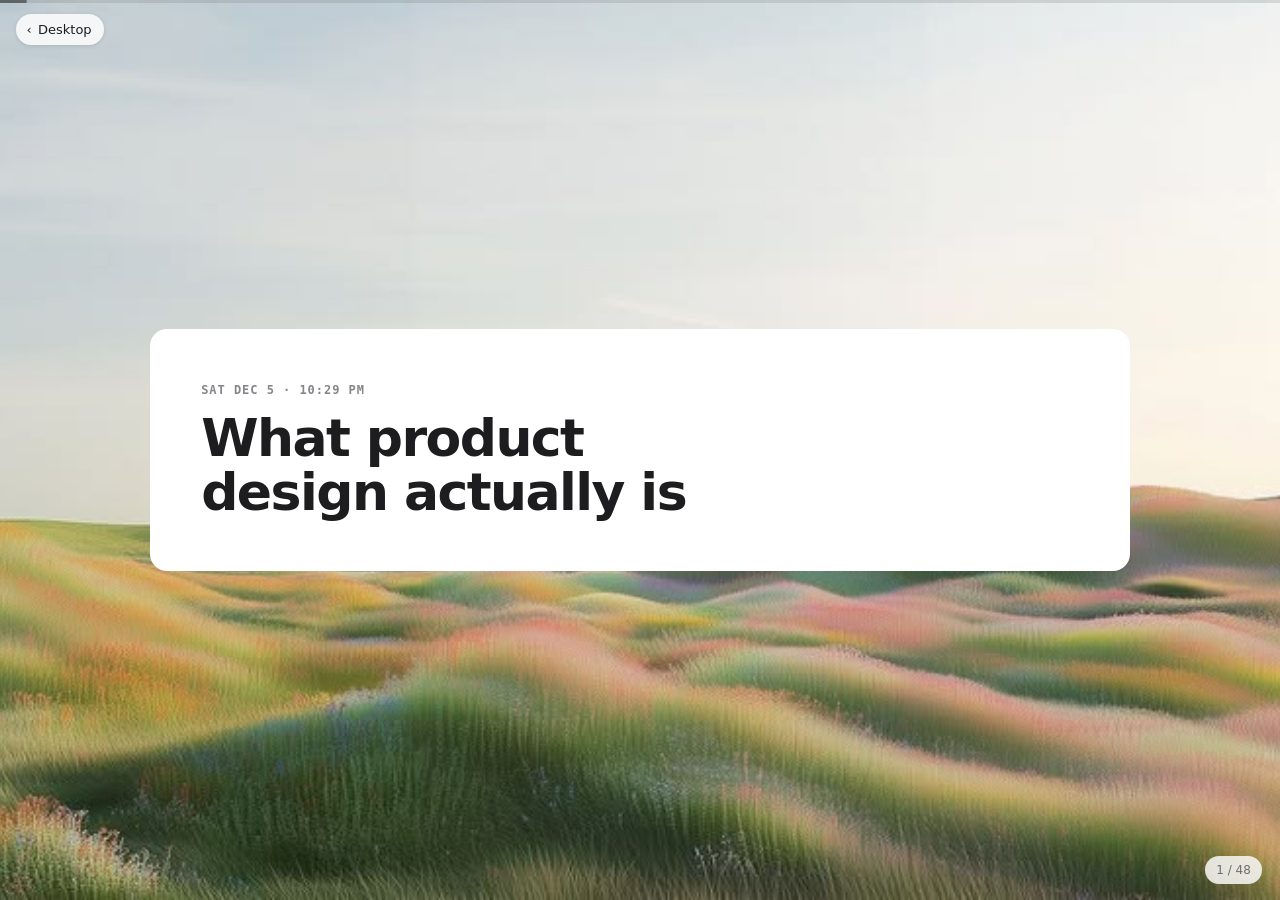
==== scroll.html @ dbcb1bd4 "Rebuild the site as a macOS desktop with a scrollable Week 1 deck Replaces the thirteen per-week the" ====
<!doctype html>
<html lang="en">
<head>
<meta charset="utf-8">
<meta name="viewport" content="width=device-width, initial-scale=1">
<title>Read the week — DES 198</title>
<meta name="description" content="A week of DES 198 read as a deck: one slide per screen, scrolling down.">
<meta name="color-scheme" content="light dark">
<link rel="icon" href="favicon.svg" type="image/svg+xml">
<!-- base.css for the slide hooks, desktop.css for the Apple design. -->
<link rel="stylesheet" href="base.css">
<link rel="stylesheet" href="desktop.css">
<script src="course.js"></script>
</head>
<body class="scrolldeck">
  <a class="skip" href="#s1">Skip to the first slide</a>

  <!-- One wallpaper, not the rotation: a background that changes under you
       while you are reading is a distraction rather than a pleasure. -->
  <div class="wall wall--fixed" aria-hidden="true"></div>

  <main class="sc" id="app"></main>

  <script src="site.js"></script>
  <script>renderScroll();</script>
</body>
</html>
---- base.css ----
/* ==========================================================================
   DES 198 — BASE
   Structure only. No colours, no fonts, no personality.

   Structure only: layout, flow and accessibility. desktop.css does the seeing.

   THE CONTRACT
   A theme is expected to define these. Base sets survivable fallbacks so a
   half-finished theme still renders something readable.

     --ground      page background
     --surface     raised background (cards, panels)
     --ink         body text
     --ink-soft    secondary text
     --ink-faint   tertiary text / metadata
     --edge        borders and rules
     --accent      the one colour that means something
     --accent-ink  text on --accent

     --font        body typeface
     --font-display   headings
     --font-mono   metadata, numbers

     --radius      corner rounding
     --step        vertical rhythm unit
     --measure     comfortable line length

   A theme may also override any layout below. Nothing here is sacred; it is
   a starting position, not a cage.
   ========================================================================== */

:root {
  --ground:     #ffffff;
  --surface:    #f4f4f2;
  --ink:        #16161a;
  --ink-soft:   #4a4a52;
  --ink-faint:  #8a8a92;
  --edge:       #d8d8d4;
  --accent:     #16161a;
  --accent-ink: #ffffff;

  --font:         system-ui, sans-serif;
  --font-display: var(--font);
  --font-mono:    ui-monospace, Menlo, monospace;

  --radius:  0px;
  --step:    1.5rem;
  --measure: 66ch;

  --pad: clamp(1.25rem, 5vw, 3rem);
  --wrap: 62rem;
}

* { box-sizing: border-box; }

html {
  -webkit-text-size-adjust: 100%;
  scroll-behavior: smooth;
}
@media (prefers-reduced-motion: reduce) {
  html { scroll-behavior: auto; }
  *, *::before, *::after {
    animation-duration: .01ms !important;
    animation-iteration-count: 1 !important;
    transition-duration: .01ms !important;
  }
}

body {
  margin: 0;
  background: var(--ground);
  color: var(--ink);
  font-family: var(--font);
  line-height: 1.55;
  -webkit-font-smoothing: antialiased;
}

img { max-width: 100%; display: block; }

a { color: inherit; }

:focus-visible {
  outline: 2px solid var(--accent);
  outline-offset: 3px;
}

.skip {
  position: absolute;
  left: -9999px;
  top: 0;
  z-index: 100;
  padding: .75rem 1rem;
  background: var(--accent);
  color: var(--accent-ink);
}
.skip:focus { left: 0; }

/* --------------------------------------------------------------------------
   PAGE SHELL
   -------------------------------------------------------------------------- */

.page {
  max-width: var(--wrap);
  margin: 0 auto;
  padding: var(--pad);
  min-height: 100vh;
  min-height: 100dvh;
}

.site-head { margin-bottom: calc(var(--step) * 2); }

.eyebrow {
  margin: 0 0 .5rem;
  font-family: var(--font-mono);
  font-size: .75rem;
  letter-spacing: .12em;
  text-transform: uppercase;
  color: var(--ink-faint);
}

.site-title {
  margin: 0;
  font-family: var(--font-display);
  font-size: clamp(2rem, 7vw, 3.75rem);
  line-height: 1.02;
  letter-spacing: -.02em;
  text-wrap: balance;
}

.site-sub {
  margin: var(--step) 0 0;
  max-width: 46ch;
  font-size: 1.05rem;
  line-height: 1.5;
  color: var(--ink-soft);
}

/* the metadata strip: meets / room / units / grading */
.facts {
  display: grid;
  grid-template-columns: repeat(auto-fit, minmax(9rem, 1fr));
  gap: 1rem;
  margin: var(--step) 0 0;
  padding: 0;
}
.fact { margin: 0; }
.fact dt {
  font-family: var(--font-mono);
  font-size: .6875rem;
  letter-spacing: .12em;
  text-transform: uppercase;
  color: var(--ink-faint);
  margin-bottom: .2rem;
}
.fact dd { margin: 0; font-size: .9375rem; line-height: 1.35; }

/* --------------------------------------------------------------------------
   NAV
   -------------------------------------------------------------------------- */

.site-nav {
  display: flex;
  flex-wrap: wrap;
  gap: 1rem;
  align-items: center;
  margin: var(--step) 0 0;
}
.site-nav a, .site-nav button {
  font-family: var(--font-mono);
  font-size: .75rem;
  letter-spacing: .1em;
  text-transform: uppercase;
  color: var(--ink-faint);
  background: none;
  border: 0;
  padding: .25rem 0;
  cursor: pointer;
  text-decoration: none;
}
.site-nav a:hover, .site-nav button:hover { color: var(--ink); }
.site-nav a[aria-current="page"] { color: var(--ink); }

/* --------------------------------------------------------------------------
   SCHEDULE — the list of weeks
   -------------------------------------------------------------------------- */

.schedule {
  list-style: none;
  margin: calc(var(--step) * 2) 0 0;
  padding: 0;
}

.wk { margin: 0; }

.wk__link {
  display: grid;
  grid-template-columns: 3.5rem minmax(0, 1fr) auto;
  gap: 1rem;
  align-items: baseline;
  padding: var(--step) 0;
  border-top: 1px solid var(--edge);
  text-decoration: none;
  color: inherit;
}
.wk:last-child .wk__link { border-bottom: 1px solid var(--edge); }

.wk__num {
  font-family: var(--font-mono);
  font-size: 1.125rem;
  color: var(--ink-faint);
}
.wk__title {
  font-family: var(--font-display);
  font-size: 1.2rem;
  line-height: 1.25;
  letter-spacing: -.01em;
}
.wk__date {
  font-family: var(--font-mono);
  font-size: .8125rem;
  color: var(--ink-faint);
  white-space: nowrap;
}
.wk__sum {
  grid-column: 2;
  margin: .4rem 0 0;
  max-width: var(--measure);
  font-size: .9375rem;
  line-height: 1.5;
  color: var(--ink-soft);
}

/* states — themes are expected to make these mean something visually */
.wk[data-state="now"] .wk__num { color: var(--accent); }
.wk[data-state="past"] { opacity: .55; }
.wk[data-state="draft"] { opacity: .4; }
.wk[data-state="draft"] .wk__link { pointer-events: none; cursor: default; }

/* --------------------------------------------------------------------------
   WEEK PAGE
   -------------------------------------------------------------------------- */

.wk-head { margin-bottom: calc(var(--step) * 2); }

.wk-num {
  margin: 0;
  font-family: var(--font-mono);
  font-size: clamp(3rem, 12vw, 6rem);
  line-height: 1;
  color: var(--accent);
}

.wk-title {
  margin: var(--step) 0 0;
  font-family: var(--font-display);
  font-size: clamp(1.75rem, 5.5vw, 3rem);
  line-height: 1.05;
  letter-spacing: -.02em;
  max-width: 22ch;
  text-wrap: balance;
}

.wk-lede {
  margin: var(--step) 0 0;
  max-width: 52ch;
  font-size: 1.05rem;
  line-height: 1.55;
  color: var(--ink-soft);
}

.wk-actions {
  display: flex;
  flex-wrap: wrap;
  gap: .625rem;
  margin: calc(var(--step) * 1.25) 0 0;
}

.btn {
  display: inline-block;
  font-family: var(--font-mono);
  font-size: .75rem;
  letter-spacing: .1em;
  text-transform: uppercase;
  text-decoration: none;
  padding: .7rem 1.1rem;
  border: 1px solid var(--edge);
  border-radius: var(--radius);
  color: var(--ink);
  background: none;
  cursor: pointer;
}
.btn:hover { border-color: var(--ink); }
.btn--primary {
  background: var(--accent);
  border-color: var(--accent);
  color: var(--accent-ink);
}

/* panels: agenda, readings, assignment, materials */
.panel {
  margin: 0 0 calc(var(--step) * 2);
  padding-top: var(--step);
  border-top: 1px solid var(--edge);
}
.panel__head {
  display: flex;
  justify-content: space-between;
  align-items: baseline;
  gap: 1rem;
  margin: 0 0 var(--step);
  font-family: var(--font-mono);
  font-size: .75rem;
  font-weight: 400;
  letter-spacing: .14em;
  text-transform: uppercase;
  color: var(--ink-faint);
}

.agenda { list-style: none; margin: 0; padding: 0; counter-reset: ag; }
.agenda li {
  counter-increment: ag;
  display: grid;
  grid-template-columns: 2.25rem 1fr;
  gap: .5rem;
  padding: .5rem 0;
  font-size: 1rem;
  line-height: 1.45;
}
.agenda li::before {
  content: counter(ag, decimal-leading-zero);
  font-family: var(--font-mono);
  font-size: .75rem;
  color: var(--ink-faint);
  padding-top: .2em;
}

.readings { list-style: none; margin: 0; padding: 0; }
.reading { padding: .625rem 0; }
.reading__title { font-size: 1rem; line-height: 1.35; }
.reading__by { font-size: .875rem; color: var(--ink-soft); }

/* A reading may be a video or a film, and may be recommended rather than
   expected. Themes restyle this freely; base only needs it to read as a label
   rather than as part of the author's name. */
.reading__kind {
  display: inline-block;
  margin-left: .35em;
  padding: 0 .4em;
  border: 1px solid var(--edge);
  border-radius: 2px;
  font-size: .75em;
  letter-spacing: .04em;
  text-transform: uppercase;
  color: var(--ink-faint);
  vertical-align: .08em;
}
.reading__note { font-family: var(--font-mono); font-size: .75rem; color: var(--ink-faint); margin-top: .15rem; }

.assign {
  padding: var(--step);
  background: var(--surface);
  border-radius: var(--radius);
}
.assign__title { margin: 0; font-family: var(--font-display); font-size: 1.3rem; line-height: 1.2; }
.assign__due {
  margin: .3rem 0 var(--step);
  font-family: var(--font-mono);
  font-size: .75rem;
  letter-spacing: .1em;
  text-transform: uppercase;
  color: var(--accent);
}
.assign__body { margin: 0 0 var(--step); max-width: var(--measure); line-height: 1.6; }
.assign__hand { margin: 0; font-size: .9375rem; color: var(--ink-soft); }
.assign__hand b {
  display: block;
  font-family: var(--font-mono);
  font-size: .6875rem;
  font-weight: 400;
  letter-spacing: .12em;
  text-transform: uppercase;
  color: var(--ink-faint);
}

.mats { list-style: none; margin: 0; padding: 0; }
.mats li {
  display: flex;
  justify-content: space-between;
  gap: 1rem;
  padding: .5rem 0;
  border-bottom: 1px solid var(--edge);
  font-size: .9375rem;
}
.mats li span { font-family: var(--font-mono); font-size: .6875rem; letter-spacing: .1em; text-transform: uppercase; color: var(--ink-faint); }

.pager {
  display: flex;
  justify-content: space-between;
  gap: 1rem;
  padding-top: var(--step);
  border-top: 1px solid var(--edge);
}
.pager a { text-decoration: none; max-width: 46%; }
.pager a:last-child { text-align: right; margin-left: auto; }
.pager span {
  display: block;
  font-family: var(--font-mono);
  font-size: .6875rem;
  letter-spacing: .12em;
  text-transform: uppercase;
  color: var(--ink-faint);
}
.pager b { font-weight: 400; font-size: .9375rem; line-height: 1.3; }

/* --------------------------------------------------------------------------
   SYLLABUS
   -------------------------------------------------------------------------- */

.prose p { margin: 0 0 1rem; max-width: var(--measure); line-height: 1.65; color: var(--ink-soft); }
.prose p:last-child { margin-bottom: 0; }

.policy { padding: var(--step) 0; border-bottom: 1px solid var(--edge); }
.policy h3 { margin: 0 0 .3rem; font-size: 1rem; font-weight: 600; }
.policy p { margin: 0; max-width: var(--measure); line-height: 1.6; color: var(--ink-soft); }

.people { display: grid; grid-template-columns: repeat(auto-fit, minmax(13rem, 1fr)); gap: var(--step); }
.person b { display: block; font-size: 1rem; font-weight: 600; }
.person em {
  font-style: normal;
  display: block;
  font-family: var(--font-mono);
  font-size: .6875rem;
  letter-spacing: .12em;
  text-transform: uppercase;
  color: var(--accent);
  margin-bottom: .2rem;
}
.person span { font-size: .875rem; color: var(--ink-faint); }

.outcomes { margin: 0; padding-left: 1.25rem; }
.outcomes li { margin-bottom: .5rem; max-width: var(--measure); line-height: 1.5; color: var(--ink-soft); }

/* --------------------------------------------------------------------------
   FOOTER
   -------------------------------------------------------------------------- */

.site-foot {
  margin-top: calc(var(--step) * 3);
  padding-top: var(--step);
  border-top: 1px solid var(--edge);
  font-size: .8125rem;
  color: var(--ink-faint);
}
.site-foot p { margin: 0 0 .3rem; }
.site-foot a { color: inherit; }

/* --------------------------------------------------------------------------
   SLIDES — shared skeleton; themes restyle it like everything else
   -------------------------------------------------------------------------- */

body.deck {
  overflow: hidden;
  display: grid;
  place-items: center;
  min-height: 100vh;
  min-height: 100dvh;
}

.deck__stage {
  width: min(100%, 68rem);
  height: min(100vh - 4.5rem, 100dvh - 4.5rem);
  padding: 0 var(--pad);
  display: grid;
  place-items: center;
}

.deck__frame {
  width: 100%;
  height: 100%;
  display: flex;
  flex-direction: column;
  justify-content: center;
  padding: clamp(1.5rem, 5vw, 3.5rem);
  overflow: hidden;
}

.slide { width: 100%; }

.s-kicker {
  margin: 0 0 var(--step);
  font-family: var(--font-mono);
  font-size: .8125rem;
  letter-spacing: .16em;
  text-transform: uppercase;
  color: var(--accent);
}
.s-title {
  margin: 0;
  font-family: var(--font-display);
  font-size: clamp(2rem, 7vw, 4.5rem);
  line-height: 1.02;
  letter-spacing: -.025em;
  text-wrap: balance;
}
.s-statement {
  margin: 0;
  font-family: var(--font-display);
  font-size: clamp(1.5rem, 4.5vw, 3rem);
  line-height: 1.15;
  max-width: 24ch;
  text-wrap: balance;
}
.s-sub {
  margin: var(--step) 0 0;
  font-size: clamp(.9375rem, 1.8vw, 1.25rem);
  line-height: 1.55;
  color: var(--ink-soft);
  max-width: 48ch;
}
.s-head {
  margin: 0 0 var(--step);
  padding-bottom: .75rem;
  border-bottom: 1px solid var(--edge);
  font-family: var(--font-display);
  font-size: clamp(1.1rem, 2.5vw, 1.75rem);
  line-height: 1.2;
}
.s-points { list-style: none; margin: 0; padding: 0; counter-reset: sp; }
.s-points li {
  counter-increment: sp;
  display: grid;
  grid-template-columns: 3rem 1fr;
  gap: .5rem;
  padding: clamp(.4rem, 1.2vw, .9rem) 0;
  font-size: clamp(1rem, 2.1vw, 1.5rem);
  line-height: 1.35;
}
.s-points li::before {
  content: counter(sp, decimal-leading-zero);
  font-family: var(--font-mono);
  font-size: .8125rem;
  color: var(--accent);
  padding-top: .4em;
}
.s-two { display: grid; grid-template-columns: 1fr 1fr; gap: clamp(1.5rem, 4vw, 3rem); }
.s-two > div { padding-top: .875rem; border-top: 1px solid var(--edge); }
.s-two h3 {
  margin: 0 0 .875rem;
  font-family: var(--font-mono);
  font-size: .8125rem;
  font-weight: 400;
  letter-spacing: .16em;
  text-transform: uppercase;
  color: var(--accent);
}
.s-two p { margin: 0; font-size: clamp(.875rem, 1.7vw, 1.2rem); line-height: 1.5; color: var(--ink-soft); white-space: pre-line; }
.s-quote {
  margin: 0;
  font-family: var(--font-display);
  font-size: clamp(1.4rem, 4vw, 2.75rem);
  line-height: 1.2;
  max-width: 26ch;
  text-wrap: balance;
}
.s-attr { margin: var(--step) 0 0; font-family: var(--font-mono); font-size: .8125rem; letter-spacing: .14em; text-transform: uppercase; color: var(--ink-faint); }
.s-num { margin: 0 0 .75rem; font-family: var(--font-mono); font-size: clamp(2.5rem, 10vw, 6rem); line-height: 1; color: var(--accent); }
.s-secname { margin: 0; font-family: var(--font-display); font-size: clamp(1.75rem, 6vw, 4rem); line-height: 1.05; }
.s-ex { padding: clamp(1.25rem, 3vw, 2.25rem); background: var(--surface); border-radius: var(--radius); }
.s-ex p { margin: 0; font-size: clamp(1.05rem, 2.4vw, 1.75rem); line-height: 1.3; max-width: 30ch; }
.s-time {
  display: inline-block;
  margin-top: var(--step);
  padding: .4rem .8rem;
  background: var(--accent);
  color: var(--accent-ink);
  font-family: var(--font-mono);
  font-size: .8125rem;
  letter-spacing: .14em;
  text-transform: uppercase;
}
.s-fig { margin: 0; text-align: center; }
.s-fig img { max-height: 58vh; margin: 0 auto; }
.s-fig figcaption { margin-top: .875rem; font-family: var(--font-mono); font-size: .8125rem; letter-spacing: .12em; text-transform: uppercase; color: var(--ink-faint); }
.s-assign { padding: clamp(1.25rem, 3vw, 2.25rem); border: 1px solid var(--accent); border-radius: var(--radius); }
.s-assign h2 { margin: .35rem 0 1rem; font-family: var(--font-display); font-size: clamp(1.4rem, 3.6vw, 2.5rem); line-height: 1.1; }
.s-assign p { margin: 0 0 .75rem; font-size: clamp(.9375rem, 1.8vw, 1.2rem); line-height: 1.55; color: var(--ink-soft); max-width: 46ch; }

/* deck chrome — deliberately neutral so it never fights the theme */
.deck__bar {
  position: fixed;
  left: 0; right: 0; bottom: 0;
  display: flex;
  align-items: center;
  justify-content: space-between;
  gap: 1rem;
  padding: .7rem var(--pad);
  background: color-mix(in srgb, var(--ground) 88%, var(--ink));
  border-top: 1px solid var(--edge);
  font-family: var(--font-mono);
  font-size: .6875rem;
  letter-spacing: .12em;
  text-transform: uppercase;
  color: var(--ink-faint);
  z-index: 10;
}
.deck__bar a { text-decoration: none; color: inherit; }
.deck__bar a:hover { color: var(--ink); }
.deck__keys { display: flex; gap: 1rem; }
.deck__count b { color: var(--ink); font-weight: 400; }

.deck__progress {
  position: fixed;
  left: 0; bottom: 0;
  height: 2px;
  background: var(--accent);
  z-index: 11;
  transition: width 180ms ease;
}

.deck__note {
  position: fixed;
  right: var(--pad);
  bottom: 3.25rem;
  max-width: 34ch;
  padding: .875rem 1rem;
  background: var(--ink);
  color: var(--ground);
  font-size: .8125rem;
  line-height: 1.5;
  z-index: 12;
}
.deck__note::before {
  content: "NOTE";
  display: block;
  font-family: var(--font-mono);
  font-size: .625rem;
  letter-spacing: .18em;
  color: var(--accent);
  margin-bottom: .25rem;
}

.deck__grid {
  position: fixed;
  inset: 0;
  z-index: 50;
  background: var(--ground);
  overflow: auto;
  padding: var(--pad);
  display: grid;
  grid-template-columns: repeat(auto-fill, minmax(11rem, 1fr));
  gap: .875rem;
  align-content: start;
}
.deck__grid[hidden] { display: none; }

.thumb {
  aspect-ratio: 4 / 3;
  padding: .75rem;
  border: 1px solid var(--edge);
  background: var(--surface);
  border-radius: var(--radius);
  cursor: pointer;
  overflow: hidden;
  text-align: left;
  font-family: inherit;
  color: var(--ink);
  display: flex;
  flex-direction: column;
  gap: .3rem;
}
.thumb:hover { border-color: var(--accent); }
.thumb[aria-current="true"] { outline: 2px solid var(--accent); }
.thumb__n { font-family: var(--font-mono); font-size: .625rem; color: var(--ink-faint); }
.thumb__t { font-size: .8125rem; line-height: 1.25; overflow: hidden; }
.thumb__k { font-family: var(--font-mono); font-size: .625rem; letter-spacing: .12em; text-transform: uppercase; color: var(--ink-faint); margin-top: auto; }

.deck__hint {
  position: fixed;
  left: 50%;
  transform: translateX(-50%);
  bottom: 3rem;
  padding: .45rem .85rem;
  background: var(--ink);
  color: var(--ground);
  font-family: var(--font-mono);
  font-size: .625rem;
  letter-spacing: .14em;
  text-transform: uppercase;
  z-index: 13;
  transition: opacity 500ms ease;
  pointer-events: none;
}

/* --------------------------------------------------------------------------
   RESPONSIVE
   -------------------------------------------------------------------------- */

@media (max-width: 640px) {
  .wk__link { grid-template-columns: 2.5rem minmax(0, 1fr); row-gap: .25rem; }
  .wk__date { grid-column: 2; text-align: left; }
  .wk__sum { grid-column: 2; }
  .s-two { grid-template-columns: 1fr; }
  .deck__keys { display: none; }
}

/* --------------------------------------------------------------------------
   PRINT
   -------------------------------------------------------------------------- */

@media print {
  @page { margin: .5in; }
  body { background: #fff; color: #000; }
  .site-nav, .wk-actions, .pager, .deck__bar, .deck__progress,
  .deck__grid, .deck__hint, .deck__note { display: none !important; }
  body.deck { overflow: visible; display: block; }
  .deck__stage { height: auto; display: block; padding: 0; }
  .deck__frame { height: auto; }
  .print-slide {
    break-after: page;
    page-break-after: always;
    min-height: 6.3in;
    display: flex;
    flex-direction: column;
    justify-content: center;
  }
  .print-slide:last-child { break-after: auto; page-break-after: auto; }
  @page { size: landscape; }
}

/* a person's one-line bio on the syllabus page */
.person__bio {
  margin: .35rem 0 0;
  font-size: .875rem;
  line-height: 1.5;
  color: var(--ink-soft);
  max-width: 46ch;
}
---- desktop.css ----
/* ==========================================================================
   DES 198 — DESKTOP

   The course as a Finder window. Every week is a file, and the Kind column
   is the design that week wears, which is the argument the whole site is
   making: same content, thirteen presentations, listed in a column like any
   other file attribute.

   ---------------------------------------------------------------------------
   DESIGN LANGUAGE: LIQUID GLASS (macOS 26 Tahoe, as refined in macOS 27)

   Liquid Glass is a translucent finish that reflects and refracts what sits
   behind it, and it reaches from the smallest control to the largest
   structure. What that means concretely here:

     The menu bar is transparent. Not tinted, not frosted: the wallpaper
     runs straight under it.

     Sidebars and toolbars are the glass. The window itself has no opaque
     background, so the wallpaper shows through the sidebar and title bar
     while the content area stays solid enough to read.

     Corners are concentric. An inner radius equals the outer radius minus
     the gap between them, so curves stay parallel instead of fighting.
     --r-win and --r-in are set up that way and must stay in step.

     Glass has an edge. Real glass catches light along its rim, so every
     glass surface carries a bright top inset line and a darker bottom one.
     That edge, not a border, is what makes it read as a material.

   THE OPACITY CONTROL. macOS 27 reduced the default transparency because
   content was getting lost, and added a control running from a tinted,
   nearly opaque look to clear glass. That is a real setting, so it is real
   here: --glass-op drives every glass surface at once, and the Apple menu
   sets it. Legibility has to hold at both ends, which is the guidance.

   ---------------------------------------------------------------------------
   ASSETS. Nothing here is drawn by hand. There is no official Apple design
   system for the web: Apple ships the macOS UI Kit as Figma and Sketch files
   only, and both those and SF Symbols are licensed for software running on
   Apple's own operating systems, which a course website is not. So this uses
   the two Apple assets a Mac already serves:

     SF Pro              via -apple-system, the real system font
     Apple Color Emoji   the file, folder and menu-bar icons, Apple's own
                         artwork rendered by the OS
      (U+F8FF)         the Apple logo glyph, also from the system font

   The system accent follows CURRENT_WEEK's theme, the way the macOS accent
   colour is a system setting.
   ========================================================================== */

:root {
  --wall-1: #2b4a6f;
  --wall-2: #14243a;
  --accent: #0a6cff;
  --accent-ink: #ffffff;

  /* 0 = clear glass, 1 = tinted and nearly opaque. The Apple menu sets it.
     The default sits high because macOS 27 pulled transparency back. */
  --glass-op: .62;

  /* the glass recipe, mixed from --glass-op so one dial moves everything */
  --glass-tint:  rgba(255, 255, 255, calc(.10 + .74 * var(--glass-op)));
  --glass-deep:  rgba(246, 247, 250, calc(.06 + .80 * var(--glass-op)));
  --glass-spec:  rgba(255, 255, 255, calc(.50 + .35 * var(--glass-op)));
  --glass-under: rgba(0, 0, 0, .07);
  --glass-blur:  32px;

  --content: rgba(255, 255, 255, calc(.72 + .26 * var(--glass-op)));

  /* VIBRANCY. Text on glass cannot be one fixed colour: as the glass goes
     clear the dark wallpaper comes through and dark ink disappears into it,
     which is the legibility complaint against this design language. So the
     ink on glass follows the opacity, flipping to white as the glass clears.
     The curve is steep on purpose, so ink stays properly dark until the
     glass is genuinely transparent rather than passing through a muddy grey. */
  --on-glass: clamp(0%, calc((var(--glass-op) - .26) * 260%), 100%);
  --glass-ink:      color-mix(in oklab, #1d1d1f var(--on-glass), #ffffff);
  --glass-ink-soft: color-mix(in oklab, #5f6066 var(--on-glass), rgba(255,255,255,.82));
  --glass-shade: 0 1px 3px rgba(0, 0, 0, calc(.55 - .55 * var(--glass-op)));

  --ink:        #1d1d1f;
  --ink-soft:   #5f6066;
  --ink-faint:  #8e8f96;
  --hair:       rgba(0, 0, 0, .10);
  --row-alt:    rgba(0, 0, 0, .022);
  --sel-idle:   rgba(0, 0, 0, .075);

  --font: -apple-system, BlinkMacSystemFont, "SF Pro Text", "Helvetica Neue",
          "Segoe UI", system-ui, sans-serif;

  /* Concentric corners: an inner surface inset by --inset from a container
     with radius --r-win gets --r-in, so the two curves stay parallel. */
  --r-win: 17px;
  --inset: 7px;
  --r-in: calc(var(--r-win) - var(--inset));
  --r-ctl: 8px;


  /* Text sitting directly on the wallpaper: the menu bar and the icon labels.
     White ink was right over a dark gradient and is wrong over this one, which
     is a pale sky at the top where the menu bar sits. So the ink is dark and
     the halo behind it is light, the opposite of the usual arrangement. Swap
     both if you ever put a dark photo here, and check the menu bar first: it
     lands on the brightest part of the image. */
  --desk-ink:   #23241f;
  --desk-shade: 0 1px 2px rgba(255,255,255,.7), 0 0 10px rgba(255,255,255,.45);
  --desk-hover: rgba(0, 0, 0, .1);

  --menubar-h: 26px;
  --dock-h: 70px;
}

@media (prefers-color-scheme: dark) {
  :root:not([data-mode="light"]) {
    --wall-1: #1b3350;
    --wall-2: #060c15;
    --glass-tint:  rgba(70, 72, 82, calc(.14 + .72 * var(--glass-op)));
    --glass-deep:  rgba(38, 40, 47, calc(.10 + .80 * var(--glass-op)));
    --glass-spec:  rgba(255, 255, 255, calc(.16 + .16 * var(--glass-op)));
    --glass-under: rgba(0, 0, 0, .3);
    --content: rgba(28, 29, 34, calc(.70 + .28 * var(--glass-op)));
    --glass-ink: #f2f2f4;
    --glass-ink-soft: #a6a7ae;
    --glass-shade: none;
    --ink:        #f2f2f4;
    --ink-soft:   #a6a7ae;
    --ink-faint:  #7a7b83;
    --hair:       rgba(255, 255, 255, .09);
    --row-alt:    rgba(255, 255, 255, .028);
    --sel-idle:   rgba(255, 255, 255, .1);
  }
}

* { box-sizing: border-box; }

/* An explicit display in this file would otherwise beat the hidden attribute,
   which is what left the empty Quick Look panel covering the desktop. */
[hidden] { display: none !important; }

html, body { height: 100%; }

body {
  margin: 0;
  font-family: var(--font);
  font-size: 13px;
  color: var(--ink);
  background: var(--wall-2);
  overflow: hidden;
  -webkit-font-smoothing: antialiased;
}

::selection { background: var(--accent); color: var(--accent-ink); }

/* Apple Color Emoji first, so the icons are Apple's artwork on a Mac and the
   platform's own set elsewhere. Never a hand-drawn substitute. */
.glyph {
  font-family: "Apple Color Emoji", "Segoe UI Emoji", "Noto Color Emoji", sans-serif;
  font-style: normal;
  line-height: 1;
}

.noscript {
  position: fixed; inset: auto 0 0 0; z-index: 99;
  margin: 0; padding: 1rem 1.25rem;
  background: var(--content); color: var(--ink);
  font-size: 13px; line-height: 1.5;
}

/* --------------------------------------------------------------------------
   THE GLASS
   One place mixes the material, so every surface is the same stuff.
   -------------------------------------------------------------------------- */

.glass {
  position: relative;
  background:
    linear-gradient(180deg,
      var(--glass-tint) 0%,
      var(--glass-deep) 46%,
      var(--glass-deep) 100%);
  -webkit-backdrop-filter: blur(var(--glass-blur)) saturate(190%) brightness(1.06);
  backdrop-filter: blur(var(--glass-blur)) saturate(190%) brightness(1.06);
  box-shadow:
    inset 0 .5px 0 var(--glass-spec),          /* the lit top rim */
    inset 0 -.5px 0 var(--glass-under),        /* the shaded bottom rim */
    inset .5px 0 0 rgba(255,255,255,.16),
    inset -.5px 0 0 rgba(255,255,255,.08);
}

/* --------------------------------------------------------------- menu bar -- */
/* Transparent by default in Tahoe: the wallpaper runs straight under it, so
   the only job left is keeping the text legible against whatever it lands on. */

.menubar {
  position: fixed; top: 0; left: 0; right: 0; z-index: 50;
  height: var(--menubar-h);
  display: flex; align-items: center; justify-content: space-between;
  padding: 0 10px 0 7px;
  background: transparent;
  color: var(--desk-ink);
  font-size: 13px;
  text-shadow: var(--desk-shade);
  user-select: none;
}

.menubar__left, .menubar__right { display: flex; align-items: center; gap: 1px; }
.menubar__right { gap: 10px; padding-right: 2px; }

/* U+F8FF is Apple's own logo glyph in the system font */
.menubar__apple {
  width: 26px; height: 20px; padding: 0;
  appearance: none; -webkit-appearance: none;
  border: 0; border-radius: 7px;
  background: transparent; color: inherit;
  font-family: var(--font); font-size: 15px; line-height: 20px;
  text-shadow: inherit;
  cursor: default;
}
.menubar__apple::before { content: "\F8FF"; }

.menubar__item {
  padding: 2px 10px;
  border-radius: 7px;
  line-height: 17px;
  cursor: default;
}
.menubar__item--app { font-weight: 590; }
.menubar__item:hover, .menubar__apple:hover,
.menubar__item[data-on], .menubar__apple[data-on] {
  background: var(--desk-hover);
  -webkit-backdrop-filter: blur(12px);
  backdrop-filter: blur(12px);
}

.menubar__time { font-size: 13px; font-variant-numeric: tabular-nums; }

/* -------------------------------------------------------------- drop-downs -- */

.dropdown {
  position: fixed; z-index: 60;
  min-width: 232px; max-width: min(460px, 90vw);
  max-height: 70vh; overflow-y: auto;
  padding: 6px;
  border-radius: 14px;
  box-shadow:
    inset 0 .5px 0 var(--glass-spec),
    inset 0 -.5px 0 var(--glass-under),
    0 18px 50px rgba(0,0,0,.34),
    0 2px 8px rgba(0,0,0,.18);
  color: var(--glass-ink);
  font-size: 13px;
}
.dropdown button {
  display: flex; align-items: center; justify-content: space-between; gap: 1.5rem;
  width: 100%; padding: 5px 10px;
  appearance: none; -webkit-appearance: none;
  border: 0; border-radius: 8px;
  background: transparent; color: var(--glass-ink);
  font: inherit; text-align: left; cursor: default;
}
.dropdown button span { overflow: hidden; text-overflow: ellipsis; white-space: nowrap; }
.dropdown button:disabled { color: var(--glass-ink-soft); opacity: .7; }
.dropdown button:not(:disabled):hover { background: var(--accent); color: var(--accent-ink); }
.dropdown button[aria-checked="true"] span::before { content: "\2713\00A0\00A0"; }
.dropdown kbd { font: inherit; color: var(--glass-ink-soft); flex: none; }
.dropdown button:not(:disabled):hover kbd { color: inherit; opacity: .8; }
.dropdown hr { margin: 6px 10px; border: 0; border-top: .5px solid var(--hair); }

/* ---------------------------------------------------------------- desktop -- */
/* The wallpaper carries real colour because glass has nothing to refract over
   a flat fill. Two soft blooms in the week's accent, nothing more. */

/* The wallpaper rotates, so it is two stacked layers rather than one image.
   One holds what you are looking at, the other is loaded with what comes next
   and then faded up; the next change swaps their roles. Crossfading needs two
   layers because you cannot fade an element to a different version of itself.

   The gradient sits under both as the fallback and the colour the edges blend
   into, so a slow or missing file never shows a white void. */

.desktop {
  position: fixed; inset: 0;
  background: linear-gradient(163deg, var(--wall-1) 0%, var(--wall-2) 100%);
  overflow: hidden;
}

.desktop::before,
.desktop::after {
  content: "";
  position: absolute; inset: 0;
  background: center / cover no-repeat;
  transition: opacity 1600ms ease-in-out;
}
.desktop::before { background-image: var(--shot-a); opacity: 1; }
.desktop::after  { background-image: var(--shot-b); opacity: 0; }
.desktop[data-layer="b"]::before { opacity: 0; }
.desktop[data-layer="b"]::after  { opacity: 1; }

.icons {
  /* The wallpaper layers are absolutely positioned, so they paint above any
     in-flow content. Without a stacking order of its own the icon labels end
     up underneath them, while the emoji stays visible because its filter
     lifts it into the same paint step. Both belong above the wallpaper. */
  position: relative; z-index: 1;
  display: grid;
  grid-auto-flow: column;
  grid-template-rows: repeat(auto-fill, 96px);
  justify-content: end;
  gap: 2px;
  height: 100%;
  padding: calc(var(--menubar-h) + 8px) 14px calc(var(--dock-h) + 14px);
}

.icon {
  width: 90px;
  display: grid; grid-template-columns: 1fr; justify-items: center; gap: 4px;
  padding: 6px 2px 5px;
  appearance: none; -webkit-appearance: none;
  border: 0; border-radius: 12px;
  background: transparent; box-shadow: none;
  font: inherit; color: var(--desk-ink);
  cursor: default;
}
.icon .glyph {
  font-size: 42px;
  filter: drop-shadow(0 2px 5px rgba(0,0,0,.28));
}
.icon span:last-child {
  max-width: 84px;
  padding: 1px 6px;
  border-radius: 7px;
  font-size: 12px; line-height: 1.25;
  text-align: center;
  text-shadow: var(--desk-shade);
  overflow-wrap: anywhere;
}
.icon[aria-selected="true"] .glyph {
  background: rgba(255,255,255,.18);
  border-radius: 12px;
  -webkit-backdrop-filter: blur(8px);
  backdrop-filter: blur(8px);
}
.icon[aria-selected="true"] span:last-child {
  background: var(--accent); color: var(--accent-ink); text-shadow: none;
}
.icon:focus-visible { outline: 2px solid #fff; outline-offset: 1px; }

/* ----------------------------------------------------------------- windows -- */
/* The window has no opaque background of its own. That is what lets the
   wallpaper show through the sidebar and the toolbar. */

.windows { position: fixed; inset: var(--menubar-h) 0 0 0; pointer-events: none; z-index: 20; }

.window {
  position: absolute;
  display: flex; flex-direction: column;
  min-width: 360px; min-height: 220px;
  background: transparent;
  border-radius: var(--r-win);
  /* No drop shadow. The half-pixel rim is what separates the window from the
     wallpaper, and it is the only thing that should: a cast shadow would put
     the window above the glass rather than in it. */
  box-shadow: 0 0 0 .5px rgba(255,255,255,.16);
  overflow: hidden;
  pointer-events: auto;
}
.window[data-min="true"] { display: none; }
.window[data-zoom="true"] {
  left: 0 !important; top: 0 !important;
  width: 100% !important; height: 100% !important;
  border-radius: 0;
}

/* the toolbar, which in Tahoe is glass rather than a tinted bar */
.window__bar {
  display: flex; align-items: center; gap: 10px;
  height: 50px; flex: none;
  padding: 0 15px;
  cursor: default; user-select: none;
  z-index: 2;
}

.lights { display: flex; gap: 8px; flex: none; }

.light {
  position: relative;
  width: 12px; height: 12px; padding: 0;
  appearance: none; -webkit-appearance: none;
  border: 0; border-radius: 50%;
  box-shadow: inset 0 .5px 0 rgba(255,255,255,.45), 0 .5px 1px rgba(0,0,0,.2);
  cursor: default;
}
.light--close { background: #ff5f57; }
.light--min   { background: #febc2e; }
.light--zoom  { background: #28c840; }
.window[data-focus="false"] .light { background: rgba(150,150,155,.5); box-shadow: none; }

/* The hover symbols are characters from the system font, not drawn shapes. */
.light::after {
  content: "";
  position: absolute; inset: 0;
  display: grid; place-items: center;
  font-family: var(--font);
  font-size: 10px; line-height: 1;
  color: rgba(0,0,0,.62);
  opacity: 0;
}
.lights:hover .light::after { opacity: 1; }
.light--close::after { content: "\00D7"; font-size: 12px; }
.light--min::after   { content: "\2212"; }
.light--zoom::after  { content: "\2921"; font-size: 9px; }

.window__title {
  flex: 1; margin: 0;
  font-size: 13px; font-weight: 590; text-align: center;
  color: var(--glass-ink);
  text-shadow: var(--glass-shade);
  overflow: hidden; text-overflow: ellipsis; white-space: nowrap;
}
.window[data-focus="false"] .window__title { color: var(--ink-faint); }

.window__tools { display: flex; gap: 6px; flex: none; }
.tool {
  padding: 4px 11px;
  appearance: none; -webkit-appearance: none;
  border: 0; border-radius: 999px;              /* Tahoe rounds its controls */
  background: rgba(255,255,255,.16);
  box-shadow: inset 0 .5px 0 rgba(255,255,255,.4), inset 0 -.5px 0 rgba(0,0,0,.08);
  -webkit-backdrop-filter: blur(10px);
  backdrop-filter: blur(10px);
  color: var(--glass-ink);
  font: inherit; font-size: 12px;
  cursor: default;
}
.tool:hover { background: var(--accent); color: var(--accent-ink); }

.window__body { flex: 1; display: flex; min-height: 0; }

/* sidebar: floating glass, concentric with the window corner */

.side {
  width: 190px; flex: none;
  padding: 8px 8px 10px;
  border-right: .5px solid var(--hair);
  overflow-y: auto;
}
.side h3 {
  margin: 9px 0 3px; padding: 0 8px;
  font-size: 11px; font-weight: 590;
  color: var(--glass-ink-soft);
  text-shadow: var(--glass-shade);
}
.side h3:first-child { margin-top: 2px; }
.side button {
  display: flex; align-items: center; gap: 8px;
  width: 100%; padding: 5px 8px;
  appearance: none; -webkit-appearance: none;
  border: 0; border-radius: 8px;
  background: transparent; color: var(--glass-ink);
  text-shadow: var(--glass-shade);
  font: inherit; font-size: 13px; text-align: left;
  cursor: default;
}
.side .glyph { font-size: 13px; flex: none; width: 16px; text-align: center; }
.side button span:last-child { overflow: hidden; text-overflow: ellipsis; white-space: nowrap; }
.side button:hover { background: var(--sel-idle); }
.side button[aria-current="true"] {
  background: rgba(255,255,255,.3);
  box-shadow: inset 0 .5px 0 rgba(255,255,255,.5), 0 1px 3px rgba(0,0,0,.1);
  font-weight: 500;
}

/* content area: the solid surface, so the list stays readable */

.list {
  flex: 1; display: flex; flex-direction: column; min-width: 0;
  background: var(--content);
  -webkit-backdrop-filter: blur(20px) saturate(160%);
  backdrop-filter: blur(20px) saturate(160%);
  overflow: hidden;
}

.list__head {
  display: grid;
  grid-template-columns: minmax(0,1fr) 74px 136px 92px;
  height: 28px; flex: none;
  border-bottom: .5px solid var(--hair);
}
.list__head button {
  display: flex; align-items: center; gap: 4px;
  min-width: 0; padding: 0 10px;
  appearance: none; -webkit-appearance: none;
  border: 0; border-right: .5px solid var(--hair);
  background: transparent; color: var(--ink-soft);
  font: inherit; font-size: 11px; font-weight: 500;
  text-align: left; cursor: default;
}
.list__head button:last-child { border-right: 0; }
.list__head button:hover { background: var(--sel-idle); }
.list__head .dir { font-size: 8px; color: var(--ink-faint); }

/* A week folder has no sidebar, so it can afford wider metadata columns:
   a reading's author is the useful part of its Kind and should not clip. */
.list--folder .list__head,
.list--folder .row { grid-template-columns: minmax(0,1fr) 104px 176px 76px; }

.list__rows { flex: 1; overflow-y: auto; padding: 4px; }

.row {
  display: grid;
  grid-template-columns: minmax(0,1fr) 74px 136px 92px;
  align-items: center;
  width: 100%; height: 26px;
  padding: 0; border: 0;
  border-radius: var(--r-ctl);              /* Tahoe rounds list selection */
  background: transparent; color: var(--ink);
  font: inherit; font-size: 13px; text-align: left;
  cursor: default;
}
.row:nth-child(even) { background: var(--row-alt); }
.row > * { padding: 0 10px; overflow: hidden; text-overflow: ellipsis; white-space: nowrap; }
.row__name { display: flex; align-items: center; gap: 5px; padding-left: 9px; }
.row__name .glyph { font-size: 13px; flex: none; }
.row__date, .row__kind, .row__state { color: var(--ink-soft); font-size: 12px; }
.row__date { font-variant-numeric: tabular-nums; }

/* The disclosure triangle. Finder's list view is an outline view, which is
   Apple's own name for an expandable hierarchical list, so the weeks twist
   open to show what they contain. */
.row__disc {
  flex: none;
  width: 14px; height: 14px;
  display: inline-grid; place-items: center;
  margin-right: 1px;
  appearance: none; -webkit-appearance: none;
  border: 0; background: transparent;
  color: var(--ink-soft);
  font: inherit; font-size: 8px; line-height: 1;
  cursor: default;
  transition: transform 160ms cubic-bezier(.3,.9,.3,1);
}
.row__disc[data-open="true"] { transform: rotate(90deg); }
.row__disc--none { visibility: hidden; }
.row:hover .row__disc { color: var(--ink); }

.row[aria-selected="true"] {
  background: var(--accent); color: var(--accent-ink);
  box-shadow: inset 0 .5px 0 rgba(255,255,255,.3);
}
.row[aria-selected="true"] .row__disc { color: var(--accent-ink); }
.row[aria-selected="true"] .row__date,
.row[aria-selected="true"] .row__kind,
.row[aria-selected="true"] .row__state { color: var(--accent-ink); opacity: .85; }
.row[data-draft="true"] .row__name { opacity: .45; }
.row:focus-visible { outline: 2px solid var(--accent); outline-offset: -2px; }

.list__foot {
  flex: none;
  display: flex; align-items: center; justify-content: center;
  height: 26px; padding: 0 10px;
  border-top: .5px solid var(--hair);
  color: var(--ink-soft); font-size: 11px;
  overflow: hidden; text-overflow: ellipsis; white-space: nowrap;
}

/* a plain document surface, for Read Me and Quick Look */

.doc {
  flex: 1; overflow-y: auto; padding: 24px 30px 32px;
  background: var(--content);
  -webkit-backdrop-filter: blur(20px) saturate(160%);
  backdrop-filter: blur(20px) saturate(160%);
  border-radius: var(--r-in);
}
.doc h1 { margin: 0 0 2px; font-size: 21px; font-weight: 640; letter-spacing: -.015em; }
.doc .sub { margin: 0 0 18px; color: var(--ink-soft); font-size: 13px; }
.doc h2 {
  margin: 20px 0 6px;
  font-size: 11px; font-weight: 590; letter-spacing: .06em; text-transform: uppercase;
  color: var(--ink-faint);
}
.doc p, .doc li { font-size: 13px; line-height: 1.55; max-width: 62ch; }
.doc p { margin: 0 0 10px; }
.doc ul, .doc ol { margin: 0 0 10px; padding-left: 20px; }
.doc li { margin-bottom: 3px; }
.doc dl { display: grid; grid-template-columns: 120px 1fr; gap: 2px 14px; margin: 0; font-size: 13px; }
.doc dt { color: var(--ink-soft); }
.doc dd { margin: 0; }
.doc a { color: var(--accent); }

/* ------------------------------------------------------------- quick look -- */

.ql {
  position: fixed; inset: 0; z-index: 70;
  display: grid; place-items: center;
  padding: 6vh 5vw;
  background: rgba(0,0,0,.3);
  -webkit-backdrop-filter: blur(6px);
  backdrop-filter: blur(6px);
}
.ql__panel {
  width: min(670px, 100%); max-height: 80vh;
  display: flex; flex-direction: column;
  padding: 0 var(--inset) var(--inset);
  border-radius: var(--r-win);
  box-shadow: 0 0 0 .5px rgba(255,255,255,.16);
  overflow: hidden;
}
.ql__bar {
  display: flex; align-items: center; gap: 12px;
  height: 46px; flex: none; padding: 0 8px;
}
.ql__title {
  flex: 1; margin: 0;
  font-size: 13px; font-weight: 590; text-align: center;
  color: var(--glass-ink);
  overflow: hidden; text-overflow: ellipsis; white-space: nowrap;
}
.ql__open {
  flex: none; padding: 4px 13px;
  appearance: none; -webkit-appearance: none;
  border: 0; border-radius: 999px;
  background: rgba(255,255,255,.18);
  box-shadow: inset 0 .5px 0 rgba(255,255,255,.4);
  -webkit-backdrop-filter: blur(10px);
  backdrop-filter: blur(10px);
  color: var(--ink);
  font: inherit; font-size: 12px; cursor: default;
}
.ql__open:hover { background: var(--accent); color: var(--accent-ink); }

/* ------------------------------------------------------------------- dock -- */

.dock {
  position: fixed; left: 50%; bottom: 8px; z-index: 40;
  transform: translateX(-50%);
  display: flex; align-items: flex-end; gap: 8px;
  max-width: calc(100vw - 24px);
  /* The panel grows with the wave. --dock-pad is half the total growth of the
     icons plus the resting padding, set by the pointer handler, and it grows
     on both sides at once: the dock is centred, so equal padding leaves the
     icons where they are in flow and only pushes the glass edges outward. */
  padding: 7px var(--dock-pad, 9px);
  transition: padding 130ms cubic-bezier(.25,.9,.3,1);
  border-radius: 24px;
  box-shadow:
    inset 0 .5px 0 var(--glass-spec),
    inset 0 -.5px 0 var(--glass-under),
    0 14px 40px rgba(0,0,0,.38),
    0 2px 8px rgba(0,0,0,.2);
}

.dock__app {
  position: relative;
  width: 48px; height: 48px; padding: 0;
  appearance: none; -webkit-appearance: none;
  border: 0; border-radius: 12px;
  background: transparent;
  cursor: default;
  transform-origin: bottom center;
  /* --m is how magnified this icon is (0 to 1), --px how far it slides to
     make room. Both are set by the pointer handler in desktop.js. */
  transform:
    translateX(var(--px, 0px))
    translateY(calc(var(--m, 0) * -13px))
    scale(calc(1 + var(--m, 0) * .62));
  transition: transform 130ms cubic-bezier(.25,.9,.3,1);
  will-change: transform;
}
.dock__app .glyph {
  font-size: 38px;
  filter: drop-shadow(0 3px 5px rgba(0,0,0,.3));
}
/* The running dot. It follows the glass ink rather than being a fixed
   colour, because the dock is glass: a white dot vanished on a pale
   wallpaper, and a black one would vanish once the glass goes dark. */
.dock__app[data-on="true"]::after {
  content: ""; position: absolute; left: 50%; bottom: -3px;
  width: 4px; height: 4px; margin-left: -2px;
  border-radius: 50%;
  background: var(--glass-ink);
  opacity: .75;
}
.dock__app::before {
  content: attr(data-label);
  position: absolute; bottom: 60px; left: 50%;
  transform: translateX(-50%);
  padding: 4px 11px;
  background: var(--glass-deep);
  -webkit-backdrop-filter: blur(20px) saturate(180%);
  backdrop-filter: blur(20px) saturate(180%);
  border-radius: 9px;
  box-shadow: inset 0 .5px 0 var(--glass-spec), 0 6px 18px rgba(0,0,0,.3);
  color: var(--glass-ink); font-size: 12px; white-space: nowrap;
  opacity: 0; pointer-events: none;
}
.dock__app:hover::before { opacity: 1; }

.dock__sep {
  width: .5px; height: 38px; margin: 0 4px;
  align-self: center;
  background: rgba(255,255,255,.28);
}

/* ------------------------------------------------------------------ small -- */

@media (max-width: 660px) {
  .icons {
    grid-auto-flow: row; grid-template-rows: none;
    grid-template-columns: repeat(auto-fill, 90px);
    justify-content: start;
  }
  .window {
    left: 6px !important; top: 6px !important;
    width: calc(100vw - 12px) !important;
    height: calc(100% - var(--dock-h) - 18px) !important;
  }
  .side { display: none; }
  .list__head, .row { grid-template-columns: minmax(0,1fr) 74px; }
  .row__kind, .row__state,
  .list__head button:nth-child(3), .list__head button:nth-child(4) { display: none; }
  .menubar__item[data-menu="edit"],
  .menubar__item[data-menu="view"] { display: none; }
  .doc { padding: 18px; }
  .doc dl { grid-template-columns: 1fr; }
  .doc dt { margin-top: 8px; }
}

@media (prefers-reduced-motion: reduce) {
  * { transition-duration: .01ms !important; animation-duration: .01ms !important; }
  .dock__app { transform: none; }
}

/* --------------------------------------------------------------------- apps -- */
/* Calendar and the games. They sit on the same solid surface the Finder list
   uses, because a grid of numbers has to stay readable whatever the glass is
   doing behind it. */

.cal, .g2048, .c4 {
  flex: 1; min-height: 0;
  display: flex; flex-direction: column;
  padding: 12px;
  background: var(--content);
  -webkit-backdrop-filter: blur(20px) saturate(160%);
  backdrop-filter: blur(20px) saturate(160%);
  border-radius: var(--r-in);
  overflow: hidden;
}
.g2048, .c4 { overflow: auto; }

.game__bar {
  display: flex; align-items: center; justify-content: space-between; gap: 10px;
  flex: none; margin-bottom: 10px;
}
.game__score { font-size: 12px; color: var(--ink-soft); font-variant-numeric: tabular-nums; }
.game__btn {
  padding: 4px 11px;
  appearance: none; -webkit-appearance: none;
  border: .5px solid var(--hair); border-radius: 999px;
  background: transparent; color: var(--ink);
  font: inherit; font-size: 12px; cursor: default;
}
.game__btn:hover { background: var(--accent); color: var(--accent-ink); border-color: transparent; }
.game__note { margin: 10px 0 0; font-size: 11px; color: var(--ink-faint); text-align: center; }

/* calendar */

.cal__head { display: flex; align-items: center; gap: 8px; flex: none; margin-bottom: 8px; }
.cal__title { flex: 1; margin: 0; font-size: 14px; font-weight: 640; text-align: center; }
.cal__nav {
  width: 26px; height: 24px; padding: 0;
  appearance: none; -webkit-appearance: none;
  border: 0; border-radius: 7px;
  background: transparent; color: var(--ink-soft);
  font: inherit; font-size: 16px; line-height: 1; cursor: default;
}
.cal__nav:hover { background: var(--sel-idle); color: var(--ink); }

.cal__dow, .cal__grid { display: grid; grid-template-columns: repeat(7, 1fr); gap: 2px; }
.cal__dow { flex: none; margin-bottom: 4px; }
.cal__dow span {
  text-align: center; font-size: 10px; font-weight: 590;
  letter-spacing: .04em; text-transform: uppercase;
  color: var(--ink-faint);
}

.cal__grid { flex: 1; min-height: 0; grid-auto-rows: 1fr; }
.cal__day {
  position: relative;
  min-height: 0;
  display: grid; place-items: center;
  padding: 0;
  appearance: none; -webkit-appearance: none;
  border: 0; border-radius: 8px;
  background: transparent; color: var(--ink);
  font: inherit; font-size: 12px;
  font-variant-numeric: tabular-nums;
  cursor: default;
}
.cal__day:hover { background: var(--sel-idle); }
.cal__day--out { color: var(--ink-faint); opacity: .45; pointer-events: none; }
.cal__day[data-today="true"] { font-weight: 700; box-shadow: inset 0 0 0 1.5px var(--ink-faint); }
.cal__day[data-sel="true"] { background: var(--accent); color: var(--accent-ink); }
.cal__dot {
  position: absolute; bottom: 4px; left: 50%;
  width: 4px; height: 4px; margin-left: -2px;
  border-radius: 50%;
  background: var(--accent);
}
.cal__day[data-sel="true"] .cal__dot { background: var(--accent-ink); }

.cal__detail { flex: none; margin-top: 10px; padding-top: 10px; border-top: .5px solid var(--hair); }
.cal__none { margin: 0; font-size: 12px; color: var(--ink-faint); }
.cal__due { display: grid; gap: 1px; margin-bottom: 8px; font-size: 12px; }
.cal__due strong { font-size: 13px; font-weight: 590; }
.cal__due span { color: var(--ink-soft); }
.cal__due a { color: var(--accent); font-size: 12px; justify-self: start; }

/* 2048 */

.g2048:focus-visible { outline: 2px solid var(--accent); outline-offset: -2px; }
.g2048__board {
  flex: none;
  display: grid; grid-template-columns: repeat(4, 1fr); gap: 7px;
  padding: 7px;
  border-radius: 10px;
  background: var(--sel-idle);
  touch-action: none;
}
.tile {
  aspect-ratio: 1 / 1;
  display: grid; place-items: center;
  border-radius: 7px;
  background: rgba(127,127,127,.09);
  font-size: 20px; font-weight: 680;
  font-variant-numeric: tabular-nums;
  letter-spacing: -.02em;
  color: #4a4438;
}
.tile[data-v]      { background: #eee4da; }
.tile[data-v="4"]  { background: #ece0c8; }
.tile[data-v="8"]  { background: #f2b179; color: #fff; }
.tile[data-v="16"] { background: #f59563; color: #fff; }
.tile[data-v="32"] { background: #f57c5f; color: #fff; }
.tile[data-v="64"] { background: #f65e3b; color: #fff; }
.tile[data-v="128"], .tile[data-v="256"],
.tile[data-v="512"] { background: #edcf72; color: #fff; font-size: 18px; }
.tile[data-v="1024"], .tile[data-v="2048"],
.tile[data-v="big"] { background: #edc22e; color: #fff; font-size: 16px; }

/* connect four */

.c4__board {
  flex: none;
  display: grid; grid-template-columns: repeat(7, 1fr); gap: 5px;
  padding: 7px;
  border-radius: 10px;
  background: rgba(86, 118, 170, .22);
}
.c4__slot {
  aspect-ratio: 1 / 1;
  padding: 0;
  appearance: none; -webkit-appearance: none;
  border: 0; border-radius: 50%;
  background: var(--content);
  box-shadow: inset 0 2px 4px rgba(0,0,0,.22);
  cursor: default;
}
.c4__slot:not(:disabled):hover { box-shadow: inset 0 0 0 2px var(--accent); }
.c4__slot[data-p="1"] { background: #f0779d; box-shadow: inset 0 -2px 3px rgba(0,0,0,.14); }
.c4__slot[data-p="2"] { background: #f2c14e; box-shadow: inset 0 -2px 3px rgba(0,0,0,.14); }

/* the Games launcher: one dock icon, both games inside */
.games {
  flex: 1; min-height: 0;
  display: flex; flex-direction: column; gap: 6px;
  padding: 10px;
  background: var(--content);
  -webkit-backdrop-filter: blur(20px) saturate(160%);
  backdrop-filter: blur(20px) saturate(160%);
  border-radius: var(--r-in);
  overflow: auto;
}
.games__item {
  display: flex; align-items: center; gap: 12px;
  width: 100%; padding: 10px 12px;
  appearance: none; -webkit-appearance: none;
  border: 0; border-radius: 12px;
  background: transparent; color: var(--ink);
  font: inherit; text-align: left; cursor: default;
}
.games__item:hover { background: var(--sel-idle); }
.games__item .glyph { font-size: 30px; flex: none; }
.games__text { display: grid; gap: 1px; min-width: 0; }
.games__text strong { font-size: 13px; font-weight: 590; }
.games__text span { font-size: 12px; color: var(--ink-soft); }

/* a person's one-line bio, under their name in the Notes app */
.doc dd .bio {
  display: block;
  margin-top: 2px;
  color: var(--ink-soft);
  font-size: 12px;
  line-height: 1.45;
}

/* --------------------------------------------------------------------------
   SCROLL DECK  (scroll.html?w=1)

   The deck read the way you read a PDF: one slide per screen, scrolling down,
   each one locking into place as it arrives. It stays in the Apple design
   rather than wearing the week's own theme, so it matches the desktop it
   opens from.

   The locking is CSS scroll snapping rather than JavaScript watching the
   scroll position, so the browser does it on the compositor: smooth, and it
   survives a fast trackpad flick.
   -------------------------------------------------------------------------- */

.scrolldeck { overflow: hidden; }
.scrolldeck body, body.scrolldeck { background: var(--wall-2); }

/* the wallpaper, same two crossfading layers the desktop uses */
.wall {
  position: fixed; inset: 0; z-index: 0;
  background: linear-gradient(163deg, var(--wall-1) 0%, var(--wall-2) 100%);
}
.wall::before, .wall::after {
  content: "";
  position: absolute; inset: 0;
  background: center / cover no-repeat;
  transition: opacity 1600ms ease-in-out;
}
.wall::before { background-image: var(--shot-a); opacity: 1; }
.wall::after  { background-image: var(--shot-b); opacity: 0; }
.wall[data-layer="b"]::before { opacity: 0; }
.wall[data-layer="b"]::after  { opacity: 1; }

.sc {
  position: relative; z-index: 1;
  height: 100vh; height: 100dvh;
  overflow-y: auto;
  scroll-snap-type: y mandatory;
  scroll-behavior: smooth;
  overscroll-behavior-y: contain;
}

.sc-slide {
  position: relative;
  min-height: 100vh; min-height: 100dvh;
  scroll-snap-align: start;
  scroll-snap-stop: always;          /* never skip one on a fast flick */
  display: grid;
  align-content: center;
  justify-items: center;
  padding: clamp(2rem, 6vw, 5rem) clamp(1rem, 4vw, 3rem);
}

/* Each slide sits on glass, so the wallpaper reads through it and the page
   belongs to the same material as the desktop. */
.sc-slide .slide {
  width: min(980px, 100%);
  max-height: calc(100dvh - clamp(4rem, 12vw, 10rem));
  overflow: auto;
  padding: clamp(1.75rem, 4vw, 3.25rem);
  border-radius: var(--r-win);
  background: #fff;
  color: #1d1d1f;
}

/* slide type, in the Apple face rather than a theme's */
.sc-slide .s-kicker {
  margin: 0 0 .75rem;
  font-size: .75rem; font-weight: 590;
  letter-spacing: .08em; text-transform: uppercase;
  color: #86868b;
}
.sc-slide .s-title {
  margin: 0; font-size: clamp(2rem, 5vw, 3.25rem);
  font-weight: 680; letter-spacing: -.03em; line-height: 1.04;
}
.sc-slide .s-secname {
  margin: 0; font-size: clamp(1.75rem, 4vw, 2.75rem);
  font-weight: 640; letter-spacing: -.025em; line-height: 1.08;
}
.sc-slide .s-num {
  margin: 0 0 .4rem;
  font-size: .8125rem; font-weight: 590;
  color: #86868b;
  font-variant-numeric: tabular-nums;
}
.sc-slide .s-statement {
  margin: 0; font-size: clamp(1.5rem, 3.4vw, 2.35rem);
  font-weight: 620; letter-spacing: -.02em; line-height: 1.2;
}
.sc-slide .s-sub {
  margin: 1rem 0 0; max-width: 62ch;
  font-size: clamp(1rem, 1.5vw, 1.1rem); line-height: 1.5;
  color: #6e6e73;
}
.sc-slide .s-head {
  margin: 0 0 1.25rem; font-size: clamp(1.25rem, 2.4vw, 1.75rem);
  font-weight: 620; letter-spacing: -.015em;
}
.sc-slide .s-points { margin: 0; padding: 0; list-style: none; display: grid; gap: .85rem; }
.sc-slide .s-points li {
  display: flex; gap: .75rem;
  font-size: clamp(.95rem, 1.5vw, 1.125rem); line-height: 1.45;
}
.sc-slide .s-points li::before {
  content: counter(list-item);
  counter-increment: list-item;
  flex: none; width: 1.55em; height: 1.55em;
  display: grid; place-items: center;
  border-radius: 50%;
  background: #f0f0f2; color: #6e6e73;
  font-size: .72em; font-weight: 640;
  font-variant-numeric: tabular-nums;
}
.sc-slide .s-two { display: grid; gap: 1.5rem; grid-template-columns: repeat(auto-fit, minmax(230px, 1fr)); }
.sc-slide .s-two h3 {
  margin: 0 0 .4rem; font-size: .75rem; font-weight: 590;
  letter-spacing: .08em; text-transform: uppercase;
  color: #86868b;
}
.sc-slide .s-two p { margin: 0; font-size: 1rem; line-height: 1.5; color: #1d1d1f; }
.sc-slide .s-quote {
  margin: 0; font-size: clamp(1.35rem, 3vw, 2rem);
  font-weight: 500; line-height: 1.3; letter-spacing: -.015em;
}
.sc-slide .s-attr { margin: 1rem 0 0; font-size: .9375rem; color: #6e6e73; }
.sc-slide .s-time {
  display: inline-block; margin-top: 1rem; padding: .3rem .8rem;
  border-radius: 999px;
  background: #f0f0f2; color: #6e6e73;
  font-size: .8125rem; font-weight: 590;
}
.sc-slide .s-fig img { border-radius: var(--r-in); }
.sc-slide .s-fig figcaption { margin-top: .75rem; font-size: .875rem; color: #6e6e73; }

/* slides arrive rather than simply being there */
@media (prefers-reduced-motion: no-preference) {
  .sc-slide > * { opacity: 0; transform: translateY(16px); transition: opacity 560ms ease, transform 560ms cubic-bezier(.2,.8,.3,1); }
  .sc-slide[data-on="true"] > * { opacity: 1; transform: none; }
}

/* a presenter note, shown here because reading is not presenting */
.sc-note {
  width: min(880px, 100%);
  margin: 1rem 0 0;
  padding: .7rem 1rem;
  border-radius: var(--r-in);
  background: rgba(0,0,0,.28);
  -webkit-backdrop-filter: blur(16px);
  backdrop-filter: blur(16px);
  color: #fff;
  font-size: .8125rem; line-height: 1.5;
}

.sc-bar {
  position: fixed; inset: 0 0 auto 0; z-index: 12;
  height: 3px;
  background: rgba(127,127,127,.25);
}
.sc-bar i {
  display: block; height: 100%;
  background: rgba(0,0,0,.45);
  transform: scaleX(0); transform-origin: left;
  transition: transform 320ms ease;
}

.sc-count {
  position: fixed; right: 18px; bottom: 16px; z-index: 12;
  margin: 0; padding: .3rem .7rem;
  border-radius: 999px;
  background: rgba(255,255,255,.82);
  -webkit-backdrop-filter: blur(20px);
  backdrop-filter: blur(20px);
  color: #6e6e73;
  font-size: .75rem; font-variant-numeric: tabular-nums;
}

.sc-end .wk-actions { display: flex; flex-wrap: wrap; gap: .6rem; margin: 1.5rem 0 0; }
.sc-end .btn {
  padding: .5rem 1rem;
  border: .5px solid rgba(0,0,0,.14); border-radius: 999px;
  background: #fff; color: #1d1d1f;
  font-size: .875rem; text-decoration: none;
}
.sc-end .btn--primary { background: #1d1d1f; color: #fff; border-color: transparent; }

/* a row of captioned examples on one slide */
.sc-slide .s-gallery {
  display: grid; gap: clamp(.75rem, 2vw, 1.5rem);
  grid-template-columns: repeat(auto-fit, minmax(150px, 1fr));
  margin: .5rem 0 0;
}
.sc-slide .s-gallery[data-n="6"] { grid-template-columns: repeat(6, 1fr); }
.sc-slide .s-gallery figure { margin: 0; display: grid; gap: .5rem; }
.sc-slide .s-gallery img {
  width: 100%; aspect-ratio: 1 / 1;
  max-height: 22vh;
  object-fit: contain;
  background: #fafafa;
  border-radius: var(--r-in);
  padding: .5rem;
}
.sc-slide .s-gallery figcaption {
  font-size: .75rem; line-height: 1.35; text-align: center;
  color: #6e6e73;
}
.sc-slide .s-gallery figcaption b { color: #1d1d1f; font-weight: 640; }

@media (max-width: 1000px) {
  .sc-slide .s-gallery[data-n="6"] { grid-template-columns: repeat(3, 1fr); }
}
@media (max-width: 560px) {
  .sc-slide .s-gallery[data-n="6"] { grid-template-columns: repeat(2, 1fr); }
}

/* The scroll deck stays on one wallpaper rather than cycling: a background
   that changes while you are reading pulls focus off the words. */
.wall--fixed::before { background-image: url("img/wall-1.jpg"); }

/* one slide per person: picture left, words right */
.sc-slide .s-person {
  display: grid;
  grid-template-columns: minmax(0, 280px) minmax(0, 1fr);
  gap: clamp(1.5rem, 4vw, 3rem);
  align-items: center;
}
.s-person__pic { margin: 0; }
.s-person__pic img,
.s-person__empty {
  display: block;
  width: 100%; aspect-ratio: 4 / 5;
  object-fit: cover;
  border-radius: var(--r-in);
  background: #f0f0f2;
}
.s-person__name {
  margin: 0; font-size: clamp(1.75rem, 3.6vw, 2.5rem);
  font-weight: 680; letter-spacing: -.025em; line-height: 1.05;
}
.s-person__detail { margin: .4rem 0 0; font-size: 1rem; color: #6e6e73; }
.s-person__text p + p { margin-top: .85rem; }
.s-person__text p { font-size: clamp(.95rem, 1.4vw, 1.0625rem); line-height: 1.55; max-width: 52ch; }

@media (max-width: 720px) {
  .sc-slide .s-person { grid-template-columns: 1fr; }
  .s-person__pic img, .s-person__empty { aspect-ratio: 3 / 2; }
}

/* a deck opened in a window: the iframe is the whole window body */
.deckframe {
  flex: 1; width: 100%; min-height: 0;
  border: 0; display: block;
  border-radius: var(--r-in);
  background: var(--wall-2);
}

/* Standalone, the deck offers its own way back to the desktop. Inside a
   window it does not: the window's own close button is the way back, and a
   second one would be a button that leaves you where you already are. */
.sc-home {
  position: fixed; left: 16px; top: 14px; z-index: 12;
  display: inline-flex; align-items: center; gap: .4rem;
  padding: .35rem .8rem .35rem .65rem;
  border-radius: 999px;
  background: rgba(255,255,255,.82);
  -webkit-backdrop-filter: blur(20px);
  backdrop-filter: blur(20px);
  color: #1d1d1f;
  font-size: .8125rem; text-decoration: none;
  box-shadow: 0 1px 4px rgba(0,0,0,.12);
}
.sc-home:hover { background: #fff; }
.sc-home span:first-child { font-size: 1em; line-height: 1; }

/* Resize grips. Invisible, sitting just inside the window rim, with the
   cursor doing the telling. Corners are above edges so they win where they
   overlap, which is what you expect when you aim at a corner. */
.grip { position: absolute; z-index: 5; }
.grip--n, .grip--s { left: 10px; right: 10px; height: 6px; cursor: ns-resize; }
.grip--e, .grip--w { top: 10px; bottom: 10px; width: 6px; cursor: ew-resize; }
.grip--n { top: -2px; }
.grip--s { bottom: -2px; }
.grip--e { right: -2px; }
.grip--w { left: -2px; }
.grip--ne, .grip--nw, .grip--se, .grip--sw { width: 14px; height: 14px; z-index: 6; }
.grip--ne { top: -2px; right: -2px; cursor: nesw-resize; }
.grip--nw { top: -2px; left: -2px;  cursor: nwse-resize; }
.grip--se { bottom: -2px; right: -2px; cursor: nwse-resize; }
.grip--sw { bottom: -2px; left: -2px;  cursor: nesw-resize; }

/* A zoomed window fills the screen, so there is nothing left to drag. */
.window[data-zoom="true"] .grip { display: none; }

/* a comparison across three or more columns */
.sc-slide .s-cols {
  display: grid; gap: clamp(1.25rem, 3vw, 2.25rem);
  grid-template-columns: repeat(auto-fit, minmax(190px, 1fr));
}
.sc-slide .s-cols > div { display: grid; align-content: start; gap: .5rem; }
.sc-slide .s-cols h3 {
  margin: 0; padding-bottom: .5rem;
  border-bottom: 1px solid rgba(0,0,0,.12);
  font-size: .8125rem; font-weight: 640;
  letter-spacing: .04em; text-transform: uppercase;
  color: #1d1d1f;
}
.sc-slide .s-cols p { margin: 0; font-size: .9375rem; line-height: 1.5; color: #1d1d1f; }
.sc-slide .s-cols ul { margin: 0; padding-left: 1.05rem; display: grid; gap: .3rem; }
.sc-slide .s-cols li { font-size: .875rem; line-height: 1.45; color: #6e6e73; }

/* A tappable slide: click the card and its badge appears. The cursor and a
   faint hint say so, because an interaction nobody discovers is not one. */
.sc-slide .slide[data-tappable="true"] { cursor: pointer; position: relative; }
.s-tap {
  position: absolute; right: clamp(1rem, 3vw, 2rem); bottom: clamp(1rem, 3vw, 2rem);
  font-size: clamp(1.5rem, 4vw, 2.5rem);
  font-weight: 640;
  letter-spacing: -.02em;
  opacity: 0; transform: scale(.7) rotate(-8deg);
  transition: opacity 260ms ease, transform 320ms cubic-bezier(.2,1.4,.4,1);
  pointer-events: none;
}
.slide[data-tapped="true"] .s-tap { opacity: 1; transform: none; }

/* --------------------------------------------------------------- nametag -- */
/* The worked example on the homework slide: a classic HELLO sticker you can
   type on, click to recolour, and tilt with the pointer. It is an argument as
   much as a demo, since the brief says a nametag can be digital. */

.nt { perspective: 900px; display: grid; place-items: center; padding: .5rem 0; }

.nt__card {
  width: min(420px, 100%);
  aspect-ratio: 4 / 3;
  display: grid;
  grid-template-rows: 38% 1fr;
  border-radius: 14px;
  overflow: hidden;
  background: #fff;
  box-shadow: 0 10px 30px rgba(0,0,0,.18), 0 1px 0 rgba(0,0,0,.06);
  cursor: pointer;
  transform: rotateX(var(--rx, 0deg)) rotateY(var(--ry, 0deg));
  transition: transform 220ms cubic-bezier(.2,.9,.3,1);
  transform-style: preserve-3d;
}

.nt__top {
  display: grid; place-content: center; gap: .1rem;
  text-align: center;
  background: var(--nt-bg, #d8342c);
  color: #fff;
}
.nt__top span {
  font-size: clamp(1.6rem, 5vw, 2.4rem);
  font-weight: 800; letter-spacing: .04em; line-height: 1;
}
.nt__top small {
  font-size: clamp(.65rem, 1.6vw, .8rem);
  font-weight: 600; letter-spacing: .16em; text-transform: uppercase;
  opacity: .92;
}

.nt__field {
  display: grid; place-items: center;
  padding: .5rem 1rem;
  background:
    repeating-linear-gradient(180deg, transparent 0 26px,
      rgba(0,0,0,.07) 26px 27px);
}
.nt__name {
  display: inline-block;
  min-width: 4ch;
  padding: .1em .2em;
  font-family: var(--nt-font, "Bradley Hand", "Segoe Script", cursive);
  font-size: clamp(1.8rem, 6vw, 3rem);
  line-height: 1.1;
  color: var(--nt-ink, #1d3f8f);
  text-align: center;
  outline: none;
  cursor: text;
}
.nt__name:focus { background: rgba(0,0,0,.04); border-radius: 6px; }

/* five palettes, cycled by clicking */
.nt[data-c="1"] .nt__card { --nt-bg: #1d3f8f; }
.nt[data-c="1"] .nt__name { --nt-ink: #d8342c; }
.nt[data-c="2"] .nt__card { --nt-bg: #15795b; }
.nt[data-c="2"] .nt__name { --nt-ink: #15795b; }
.nt[data-c="3"] .nt__card { --nt-bg: #1d1d1f; }
.nt[data-c="3"] .nt__name { --nt-ink: #1d1d1f; }
.nt[data-c="4"] .nt__card { --nt-bg: #e0559b; }
.nt[data-c="4"] .nt__name { --nt-ink: #7a2150; }

.nt__hint { text-align: center; margin-top: 1rem; }

/* the last screen: one way back up, and nothing else */
.sc-end { place-content: center; }
.sc-top {
  display: inline-flex; align-items: center; gap: .6rem;
  padding: .85rem 1.5rem;
  appearance: none; -webkit-appearance: none;
  border: 0; border-radius: 999px;
  background: #fff; color: #1d1d1f;
  font: inherit; font-size: 1rem; font-weight: 590;
  cursor: pointer;
  box-shadow: 0 2px 10px rgba(0,0,0,.14);
  transition: transform 160ms cubic-bezier(.2,.9,.3,1);
}
.sc-top:hover { transform: translateY(-2px); }
.sc-top span:first-child { font-size: 1.1em; line-height: 1; }


/* --------------------------------------------------------------- markdown -- */
/* A .md in the listing opens as one: the source, monospaced, syntax visible.
   Only a bare <url> is clickable, since a reading list you cannot open is not
   much of a reading list. */

.md {
  flex: 1; min-height: 0; overflow: auto;
  margin: 0; padding: 22px 26px 28px;
  background: var(--content);
  -webkit-backdrop-filter: blur(20px) saturate(160%);
  backdrop-filter: blur(20px) saturate(160%);
  border-radius: var(--r-in);
  font-family: ui-monospace, "SF Mono", Menlo, monospace;
  font-size: 12.5px;
  line-height: 1.7;
  color: var(--ink);
  white-space: pre-wrap;
  word-break: break-word;
  tab-size: 2;
}
.md__hash  { color: var(--ink-faint); }
.md__head  { font-weight: 640; color: var(--ink); }
.md__rule  { color: var(--ink-faint); }
.md__punct { color: var(--ink-faint); }
.md__bold  { font-weight: 640; }
.md__url   { color: var(--accent); text-decoration: none; }
.md__url:hover { text-decoration: underline; }
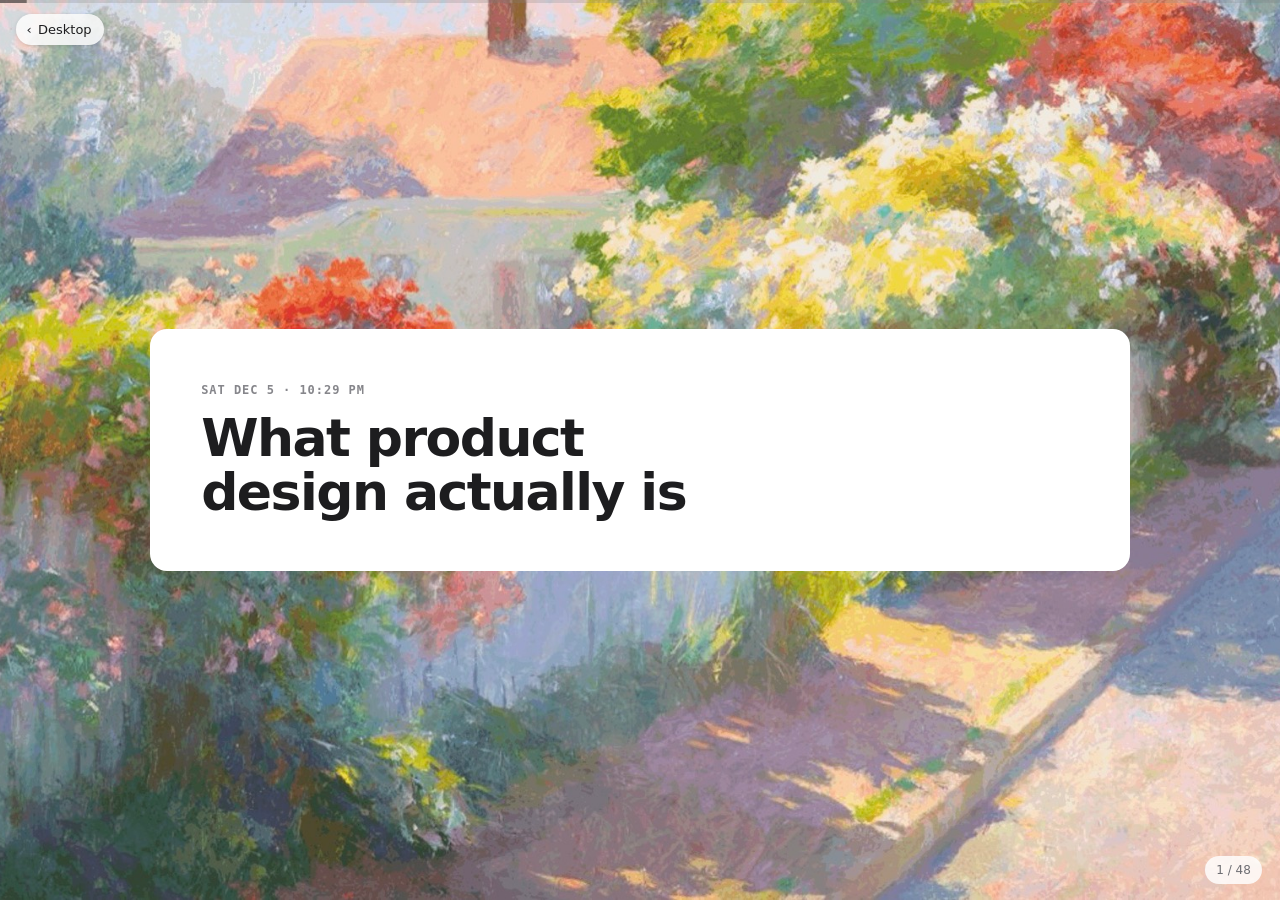
==== commit 962f700c: "Add Week 2: nametag critique, Color and Typography lectures, new wallpapers - Nametag Project Critiq" ====
--- a/scroll.html
+++ b/scroll.html
@@ -10,6 +10,12 @@
 <!-- base.css for the slide hooks, desktop.css for the Apple design. -->
 <link rel="stylesheet" href="base.css">
 <link rel="stylesheet" href="desktop.css">
+<!-- Baskervville: the one slide font actually shown as itself (Week 2,
+     Typography), rather than described. Everything else that needs a
+     specific font is a system font already installed everywhere. -->
+<link rel="preconnect" href="https://fonts.googleapis.com">
+<link rel="preconnect" href="https://fonts.gstatic.com" crossorigin>
+<link href="https://fonts.googleapis.com/css2?family=Baskervville&display=swap" rel="stylesheet">
 <script src="course.js"></script>
 </head>
 <body class="scrolldeck">
--- a/base.css
+++ b/base.css
@@ -580,6 +580,7 @@
 }
 .s-fig { margin: 0; text-align: center; }
 .s-fig img { max-height: 58vh; margin: 0 auto; }
+.s-fig__empty { display: block; width: 70%; aspect-ratio: 16 / 10; max-height: 58vh; margin: 0 auto; }
 .s-fig figcaption { margin-top: .875rem; font-family: var(--font-mono); font-size: .8125rem; letter-spacing: .12em; text-transform: uppercase; color: var(--ink-faint); }
 .s-assign { padding: clamp(1.25rem, 3vw, 2.25rem); border: 1px solid var(--accent); border-radius: var(--radius); }
 .s-assign h2 { margin: .35rem 0 1rem; font-family: var(--font-display); font-size: clamp(1.4rem, 3.6vw, 2.5rem); line-height: 1.1; }
--- a/desktop.css
+++ b/desktop.css
@@ -970,6 +970,17 @@
   color: #1d1d1f;
 }
 
+/* A slide with bg/fg (see the SLIDE CHEATSHEET in course.js) goes full-bleed
+   instead of sitting in a card: the color is the point, so it should fill
+   the slide, not a small box floating on the wallpaper. */
+.sc-slide[data-fullbleed="true"] { background: var(--slide-bg, transparent); }
+.sc-slide[data-fullbleed="true"] .slide {
+  background: transparent;
+  color: var(--slide-fg, inherit);
+  max-height: none;
+  border-radius: 0;
+}
+
 /* slide type, in the Apple face rather than a theme's */
 .sc-slide .s-kicker {
   margin: 0 0 .75rem;
@@ -1038,6 +1049,7 @@
   font-size: .8125rem; font-weight: 590;
 }
 .sc-slide .s-fig img { border-radius: var(--r-in); }
+.sc-slide .s-fig__empty { background: #f0f0f2; border-radius: var(--r-in); }
 .sc-slide .s-fig figcaption { margin-top: .75rem; font-size: .875rem; color: #6e6e73; }
 
 /* slides arrive rather than simply being there */
@@ -1059,6 +1071,18 @@
   font-size: .8125rem; line-height: 1.5;
 }
 
+/* A gallery/figure note starts hidden, so an example can be discussed before
+   its answer is shown. --revealed="true" (see site.js) swaps which span is
+   visible; nothing else about the note's look changes. */
+.sc-note--toggle { cursor: pointer; }
+.sc-note--toggle .sc-note__label {
+  font-weight: 590; letter-spacing: .02em;
+  opacity: .85;
+}
+.sc-note--toggle .sc-note__body { display: none; }
+.sc-note--toggle[data-revealed="true"] .sc-note__label { display: none; }
+.sc-note--toggle[data-revealed="true"] .sc-note__body { display: block; }
+
 .sc-bar {
   position: fixed; inset: 0 0 auto 0; z-index: 12;
   height: 3px;
@@ -1107,6 +1131,13 @@
   border-radius: var(--r-in);
   padding: .5rem;
 }
+.sc-slide .s-gallery__empty {
+  display: block;
+  width: 100%; aspect-ratio: 1 / 1;
+  max-height: 22vh;
+  background: #f0f0f2;
+  border-radius: var(--r-in);
+}
 .sc-slide .s-gallery figcaption {
   font-size: .75rem; line-height: 1.35; text-align: center;
   color: #6e6e73;
@@ -1121,8 +1152,10 @@
 }
 
 /* The scroll deck stays on one wallpaper rather than cycling: a background
-   that changes while you are reading pulls focus off the words. */
-.wall--fixed::before { background-image: url("img/wall-1.jpg"); }
+   that changes while you are reading pulls focus off the words. A week can
+   override it with --deck-bg (set in site.js from course.js's `background`);
+   unset, it falls back to the default. */
+.wall--fixed::before { background-image: var(--deck-bg, url("img/wall-1.jpg")); }
 
 /* one slide per person: picture left, words right */
 .sc-slide .s-person {
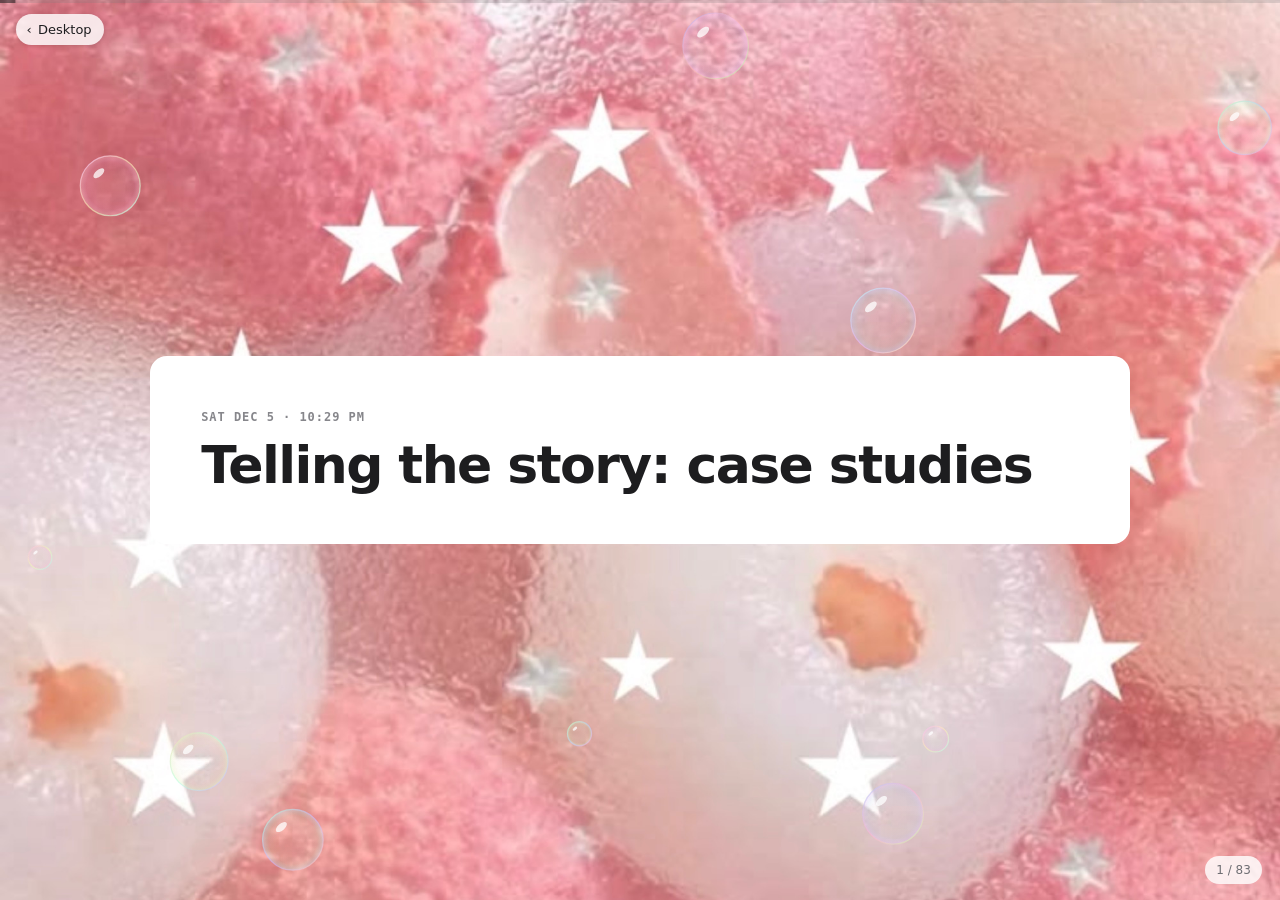
==== commit bb2ad0b1: "Add fairy dust that follows the pointer, and floating bubbles sparkles.js, loaded by the desktop and" ====
--- a/scroll.html
+++ b/scroll.html
@@ -29,5 +29,6 @@
 
   <script src="site.js"></script>
   <script>renderScroll();</script>
+  <script src="sparkles.js"></script>
 </body>
 </html>
--- a/desktop.css
+++ b/desktop.css
@@ -897,6 +897,33 @@
 .games__text strong { font-size: 13px; font-weight: 590; }
 .games__text span { font-size: 12px; color: var(--ink-soft); }
 
+/* the Terminal: the one window that stays dark in light mode, because that
+   is what a terminal looks like. Same inner radius as the other apps. */
+.term {
+  flex: 1; min-height: 0;
+  display: flex; flex-direction: column;
+  padding: 10px 12px;
+  background: rgba(24, 24, 27, .94);
+  color: #e8e8ed;
+  border-radius: var(--r-in);
+  font: 12.5px/1.5 ui-monospace, "SF Mono", Menlo, monospace;
+  overflow: auto;
+  cursor: text;
+}
+.term__row { white-space: pre-wrap; overflow-wrap: anywhere; }
+.term__row:empty { height: 1.5em; }   /* a blank line between groups */
+.term__echo { color: #ffffff; }
+.term__dim { color: #8e8e93; }
+.term__line { display: flex; gap: .6em; align-items: baseline; }
+.term__prompt { color: #30d158; flex: none; }
+.term__in {
+  flex: 1; min-width: 0;
+  appearance: none; -webkit-appearance: none;
+  border: 0; outline: 0; padding: 0;
+  background: transparent; color: inherit; font: inherit;
+  caret-color: #e8e8ed;
+}
+
 /* a person's one-line bio, under their name in the Notes app */
 .doc dd .bio {
   display: block;
@@ -1137,6 +1164,22 @@
   max-height: 22vh;
   background: #f0f0f2;
   border-radius: var(--r-in);
+}
+
+/* A gallery of one or two images (e.g. a before/after phone screenshot) has
+   room to spare, so it drops the square crop and small height cap that a
+   six-across row of chairs needs, and scales up to its natural shape. */
+.sc-slide .s-gallery[data-n="1"] img,
+.sc-slide .s-gallery[data-n="2"] img {
+  width: auto; max-width: 100%;
+  height: auto; max-height: 58vh;
+  aspect-ratio: auto;
+  margin: 0 auto;
+}
+.sc-slide .s-gallery[data-n="1"] .s-gallery__empty,
+.sc-slide .s-gallery[data-n="2"] .s-gallery__empty {
+  aspect-ratio: 4 / 5;
+  max-height: 58vh;
 }
 .sc-slide .s-gallery figcaption {
   font-size: .75rem; line-height: 1.35; text-align: center;
@@ -1377,3 +1420,251 @@
 .md__bold  { font-weight: 640; }
 .md__url   { color: var(--accent); text-decoration: none; }
 .md__url:hover { text-decoration: underline; }
+
+/* --------------------------------------------------------------------------
+   CHART
+   A bar chart built from divs rather than SVG, so it stays inside the rule
+   that every graphic on this site is either a photograph or a system glyph.
+   Bars grow from zero when the slide arrives, staggered by --i, and sit flat
+   when the viewer has asked for reduced motion.
+   -------------------------------------------------------------------------- */
+.sc-slide .s-chart { display: grid; gap: .9rem; }
+.sc-slide .s-chart__row {
+  display: grid;
+  grid-template-columns: minmax(8ch, 22ch) 1fr auto;
+  align-items: center; gap: 1rem;
+  font-size: clamp(.9rem, 1.4vw, 1.0625rem);
+}
+.sc-slide .s-chart__label { color: #1d1d1f; line-height: 1.35; }
+.sc-slide .s-chart__track {
+  height: .7rem; border-radius: 999px;
+  background: #ececf0; overflow: hidden;
+}
+.sc-slide .s-chart__bar {
+  display: block; height: 100%; width: var(--w, 0%);
+  border-radius: 999px; background: #1d1d1f;
+  transform-origin: left center; transform: scaleX(0);
+  transition: transform .7s cubic-bezier(.2, .7, .2, 1);
+  transition-delay: calc(var(--i, 0) * 90ms + 120ms);
+}
+.sc-slide .s-chart__bar.is-accent { background: #d7322b; }
+.sc-slide[data-on="true"] .s-chart__bar { transform: scaleX(1); }
+.sc-slide .s-chart__val {
+  color: #6e6e73; font-variant-numeric: tabular-nums;
+  font-weight: 640; font-size: .9em;
+}
+.sc-slide .s-chart__cap {
+  margin: 1.25rem 0 0; max-width: 62ch;
+  font-size: .8125rem; line-height: 1.45; color: #6e6e73;
+}
+@media (prefers-reduced-motion: reduce) {
+  .sc-slide .s-chart__bar { transition: none; transform: scaleX(1); }
+}
+@media (max-width: 560px) {
+  .sc-slide .s-chart__row { grid-template-columns: 1fr auto; row-gap: .35rem; }
+  .sc-slide .s-chart__track { grid-column: 1 / -1; }
+}
+
+/* --------------------------------------------------------------------------
+   VISUAL
+   Heading, picture and words on one slide. Built like .s-person, which is the
+   same shape, but with the picture sized to the slide rather than cropped to a
+   portrait, so landscape photographs and screenshots both sit in it.
+   -------------------------------------------------------------------------- */
+.sc-slide .s-visual {
+  display: grid; grid-template-columns: 1fr 1fr;
+  gap: clamp(1.25rem, 3vw, 2.5rem); align-items: center;
+}
+.sc-slide .s-visual[data-side="left"] .s-visual__fig { order: -1; }
+.sc-slide .s-visual__text { min-width: 0; }
+.sc-slide .s-visual .s-head { margin-bottom: 1rem; }
+.sc-slide .s-visual__body {
+  margin: 0; max-width: 46ch; white-space: pre-line;
+  font-size: clamp(.95rem, 1.5vw, 1.125rem); line-height: 1.5;
+  color: #1d1d1f;
+}
+.sc-slide .s-visual__body + .s-points { margin-top: 1.1rem; }
+.sc-slide .s-visual__fig { margin: 0; min-width: 0; display: grid; gap: .6rem; }
+.sc-slide .s-visual__fig img {
+  display: block; width: 100%; max-height: 52vh;
+  object-fit: contain; border-radius: 14px; background: #f0f0f2;
+}
+.sc-slide .s-visual__empty {
+  display: block; width: 100%; aspect-ratio: 4 / 3;
+  border-radius: 14px; background: #f0f0f2;
+}
+.sc-slide .s-visual__fig figcaption {
+  font-size: .75rem; line-height: 1.35; color: #6e6e73;
+}
+@media (max-width: 820px) {
+  .sc-slide .s-visual { grid-template-columns: 1fr; }
+  .sc-slide .s-visual[data-side="left"] .s-visual__fig { order: 0; }
+  .sc-slide .s-visual__fig img { max-height: 34vh; }
+}
+
+/* --------------------------------------------------------------------------
+   ZOOM
+   Click a picture on a slide and it fills the screen. Click anywhere, or hit
+   Escape, to put it back. Built for the critique, where eight submissions on
+   one slide are too small to actually look at.
+   -------------------------------------------------------------------------- */
+.sc-slide .slide img.is-zoomable { cursor: zoom-in; }
+
+.sc-zoom {
+  position: fixed; inset: 0; z-index: 400;
+  /* Flex rather than grid: the image's max-height needs a definite box to
+     resolve against, and an auto-sized grid row is not one, so a tall
+     screenshot runs off the bottom of the screen. */
+  display: flex; align-items: center; justify-content: center;
+  padding: clamp(16px, 4vmin, 56px);
+  padding-bottom: calc(clamp(16px, 4vmin, 56px) + 34px);
+  cursor: zoom-out;
+  background: rgba(16, 16, 18, .62);
+  -webkit-backdrop-filter: blur(26px) saturate(150%);
+  backdrop-filter: blur(26px) saturate(150%);
+  animation: sc-zoom-in .16s ease-out both;
+}
+.sc-zoom[hidden] { display: none; }
+
+.sc-zoom img {
+  max-width: 100%; max-height: 100%;
+  min-width: 0; min-height: 0;
+  object-fit: contain;
+  border-radius: 14px;
+  box-shadow: 0 40px 90px rgba(0, 0, 0, .45);
+  animation: sc-zoom-pop .22s cubic-bezier(.2, .8, .2, 1) both;
+}
+.sc-zoom__hint {
+  position: fixed; left: 50%; bottom: max(18px, env(safe-area-inset-bottom, 0px));
+  transform: translateX(-50%);
+  padding: 6px 12px; border-radius: 999px;
+  background: rgba(255, 255, 255, .14);
+  color: rgba(255, 255, 255, .8);
+  font-size: 11px; letter-spacing: .02em;
+  -webkit-backdrop-filter: blur(10px);
+  backdrop-filter: blur(10px);
+}
+
+@keyframes sc-zoom-in  { from { opacity: 0 } to { opacity: 1 } }
+@keyframes sc-zoom-pop { from { opacity: 0; transform: scale(.97) } to { opacity: 1; transform: none } }
+
+@media (prefers-reduced-motion: reduce) {
+  .sc-zoom, .sc-zoom img { animation: none; }
+}
+
+/* --------------------------------------------------------------------------
+   SITE
+   A live page framed in the desktop's own window chrome. Used to show a
+   finished example without screenshots, which go stale and look soft when
+   projected. No back control on purpose: the deck is the way out.
+   -------------------------------------------------------------------------- */
+.sc-slide .s-site { display: grid; gap: .9rem; }
+.sc-slide .s-site .s-head { margin: 0; }
+
+.sc-slide .s-site__win {
+  border-radius: var(--r-win, 16px);
+  overflow: hidden;
+  background: #fff;
+  box-shadow: 0 1px 0 rgba(255,255,255,.5) inset,
+              0 18px 50px rgba(0,0,0,.22),
+              0 2px 6px rgba(0,0,0,.12);
+  display: grid; grid-template-rows: 38px 1fr;
+  height: min(58vh, 560px);
+}
+.sc-slide .s-site__bar {
+  display: flex; align-items: center; gap: 10px;
+  padding: 0 13px;
+  background: rgba(246,246,248,.86);
+  -webkit-backdrop-filter: blur(18px) saturate(160%);
+  backdrop-filter: blur(18px) saturate(160%);
+  border-bottom: 1px solid rgba(0,0,0,.07);
+}
+.sc-slide .s-site__bar .light { cursor: default; }
+.sc-slide .s-site__title {
+  font-size: 12px; font-weight: 560; color: #6e6e73;
+  white-space: nowrap; overflow: hidden; text-overflow: ellipsis;
+}
+/* The framed page is someone else's, so it cannot be restyled from here, and
+   it carries a chat button fixed to the bottom right of its own viewport. The
+   frame is given extra height below the window's clip line, so anything pinned
+   to the bottom of that viewport falls outside what is shown. Nothing on the
+   other site is touched; the page just continues past the bottom edge. */
+.sc-slide .s-site__frame {
+  width: 100%; height: calc(100% + 130px);
+  border: 0; display: block; background: #fff;
+}
+.sc-slide .s-site__note {
+  margin: 0; font-size: .8125rem; color: #6e6e73;
+}
+@media (max-width: 700px) {
+  .sc-slide .s-site__win { height: min(52vh, 420px); }
+}
+
+/* --------------------------------------------------------------------------
+   CHESS
+   Pieces are the Unicode chess glyphs rendered by the system font, so nothing
+   here is a drawn asset. The board keeps the same flat squares and accent
+   colour as the other two games.
+   -------------------------------------------------------------------------- */
+.chess { display: flex; flex-direction: column; height: 100%; }
+.chess__board {
+  display: grid;
+  grid-template-columns: repeat(8, 1fr);
+  aspect-ratio: 1;
+  width: 100%;
+  border-radius: 10px;
+  overflow: hidden;
+  border: 1px solid var(--hair, rgba(0,0,0,.1));
+}
+.chess__sq {
+  position: relative;
+  appearance: none; -webkit-appearance: none;
+  border: 0; padding: 0; margin: 0;
+  display: grid; place-items: center;
+  font-size: clamp(16px, 4.4vmin, 30px);
+  line-height: 1;
+  cursor: pointer;
+  background: #f0d9b5;
+  color: #1d1d1f;
+}
+.chess__sq[data-dark="true"] { background: #b58863; }
+.chess__sq[data-sel="true"]  { background: #b9d978; }
+.chess__sq[data-to="true"]::after {
+  content: "";
+  position: absolute; width: 26%; aspect-ratio: 1;
+  border-radius: 50%;
+  background: rgba(0, 0, 0, .22);
+}
+.chess__sq[data-hit="true"]::after {
+  width: 78%;
+  background: transparent;
+  border: 3px solid rgba(190, 40, 40, .55);
+}
+.chess__sq:disabled { cursor: default; }
+
+/* A list of eight or more is taller than a slide card at projector height and
+   its last lines get clipped. Rather than shrinking the type until nobody at
+   the back can read it, long lists run in two columns, numbered down the
+   first and then the second. Shorter lists are untouched. */
+.sc-slide .s-points[data-long="true"] {
+  grid-auto-flow: column;
+  grid-template-rows: repeat(5, auto);
+  grid-template-columns: 1fr 1fr;
+  column-gap: 2.5rem;
+  row-gap: .6rem;
+}
+@media (max-width: 760px) {
+  .sc-slide .s-points[data-long="true"] {
+    grid-auto-flow: row;
+    grid-template-rows: none;
+    grid-template-columns: 1fr;
+  }
+}
+
+/* Lecture rooms are usually wide and short once browser chrome is taken off.
+   The two tallest slide types, a framed site and a nine-item list, do not fit
+   a 1440x900 laptop driving a projector, so they get a shorter form rather
+   than silently clipping their last lines. */
+@media (max-height: 840px) {
+  .sc-slide .s-site__win { height: min(44vh, 430px); }
+}
